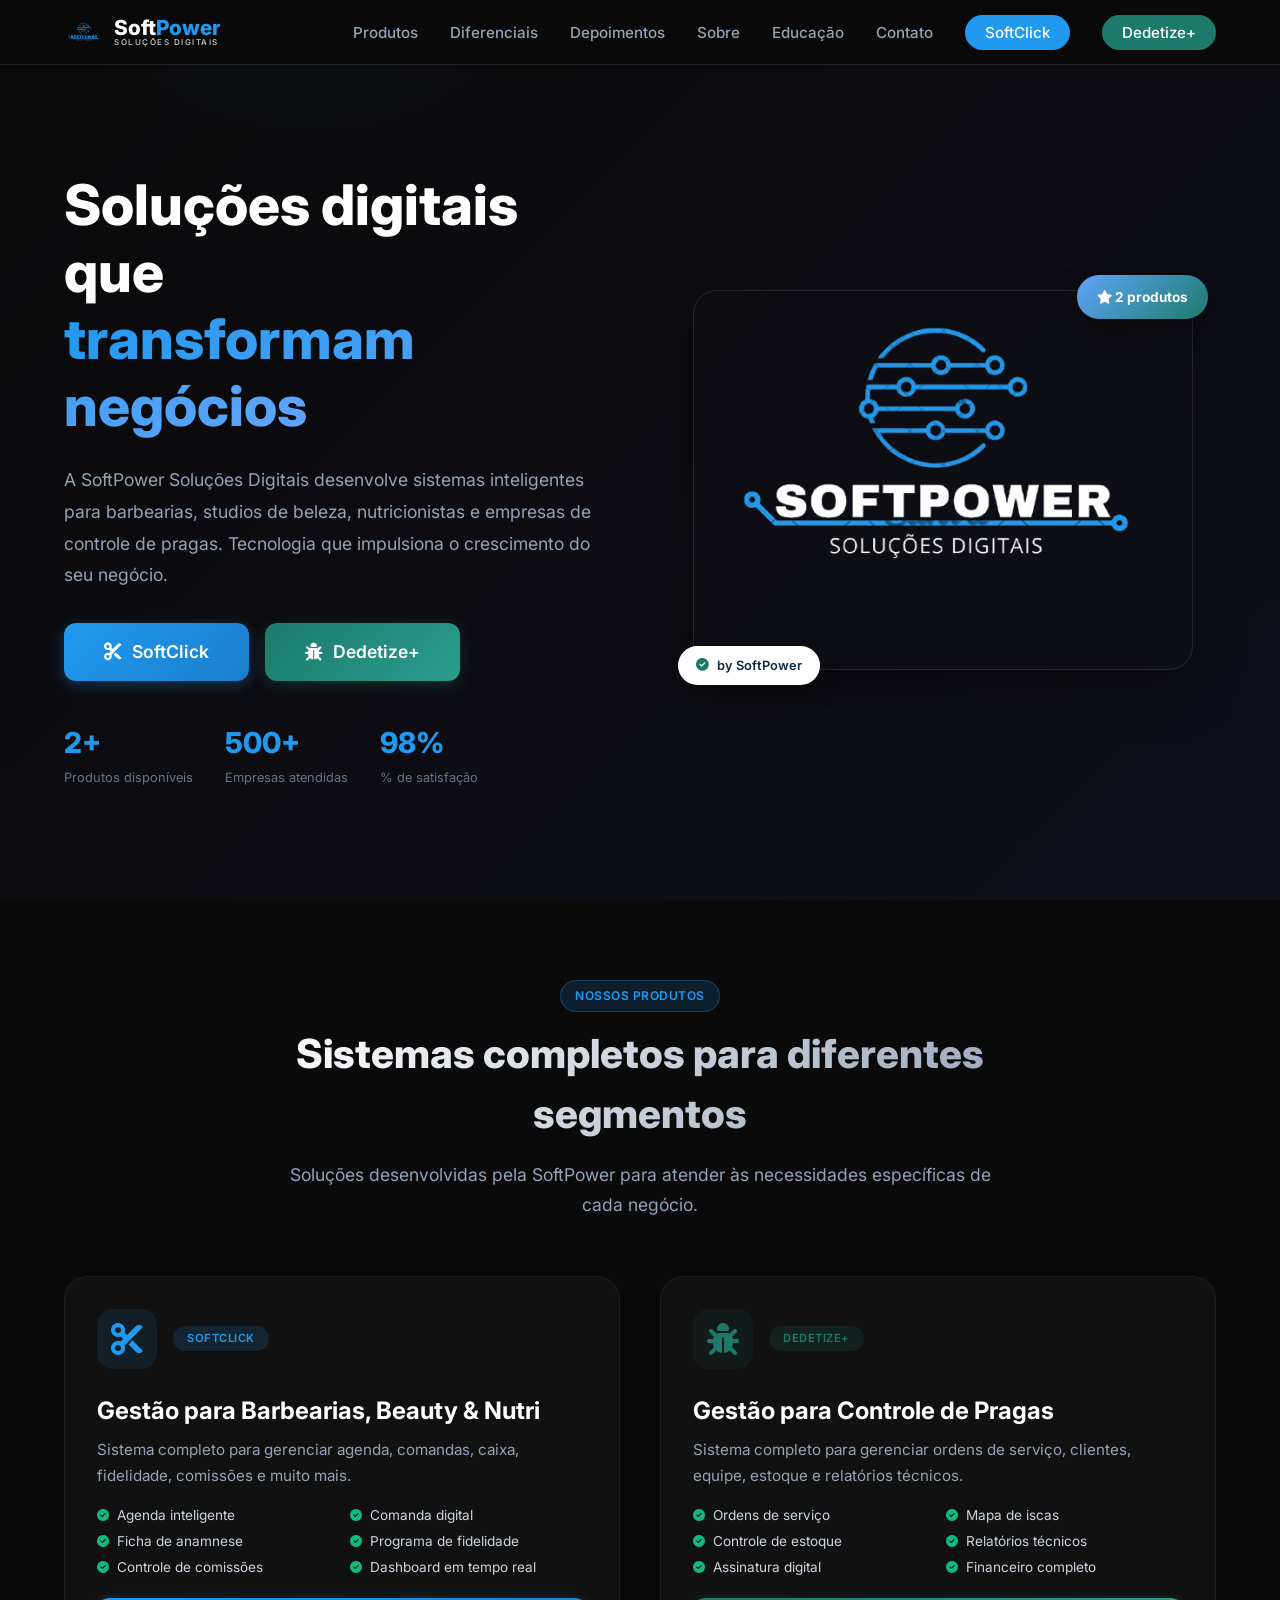
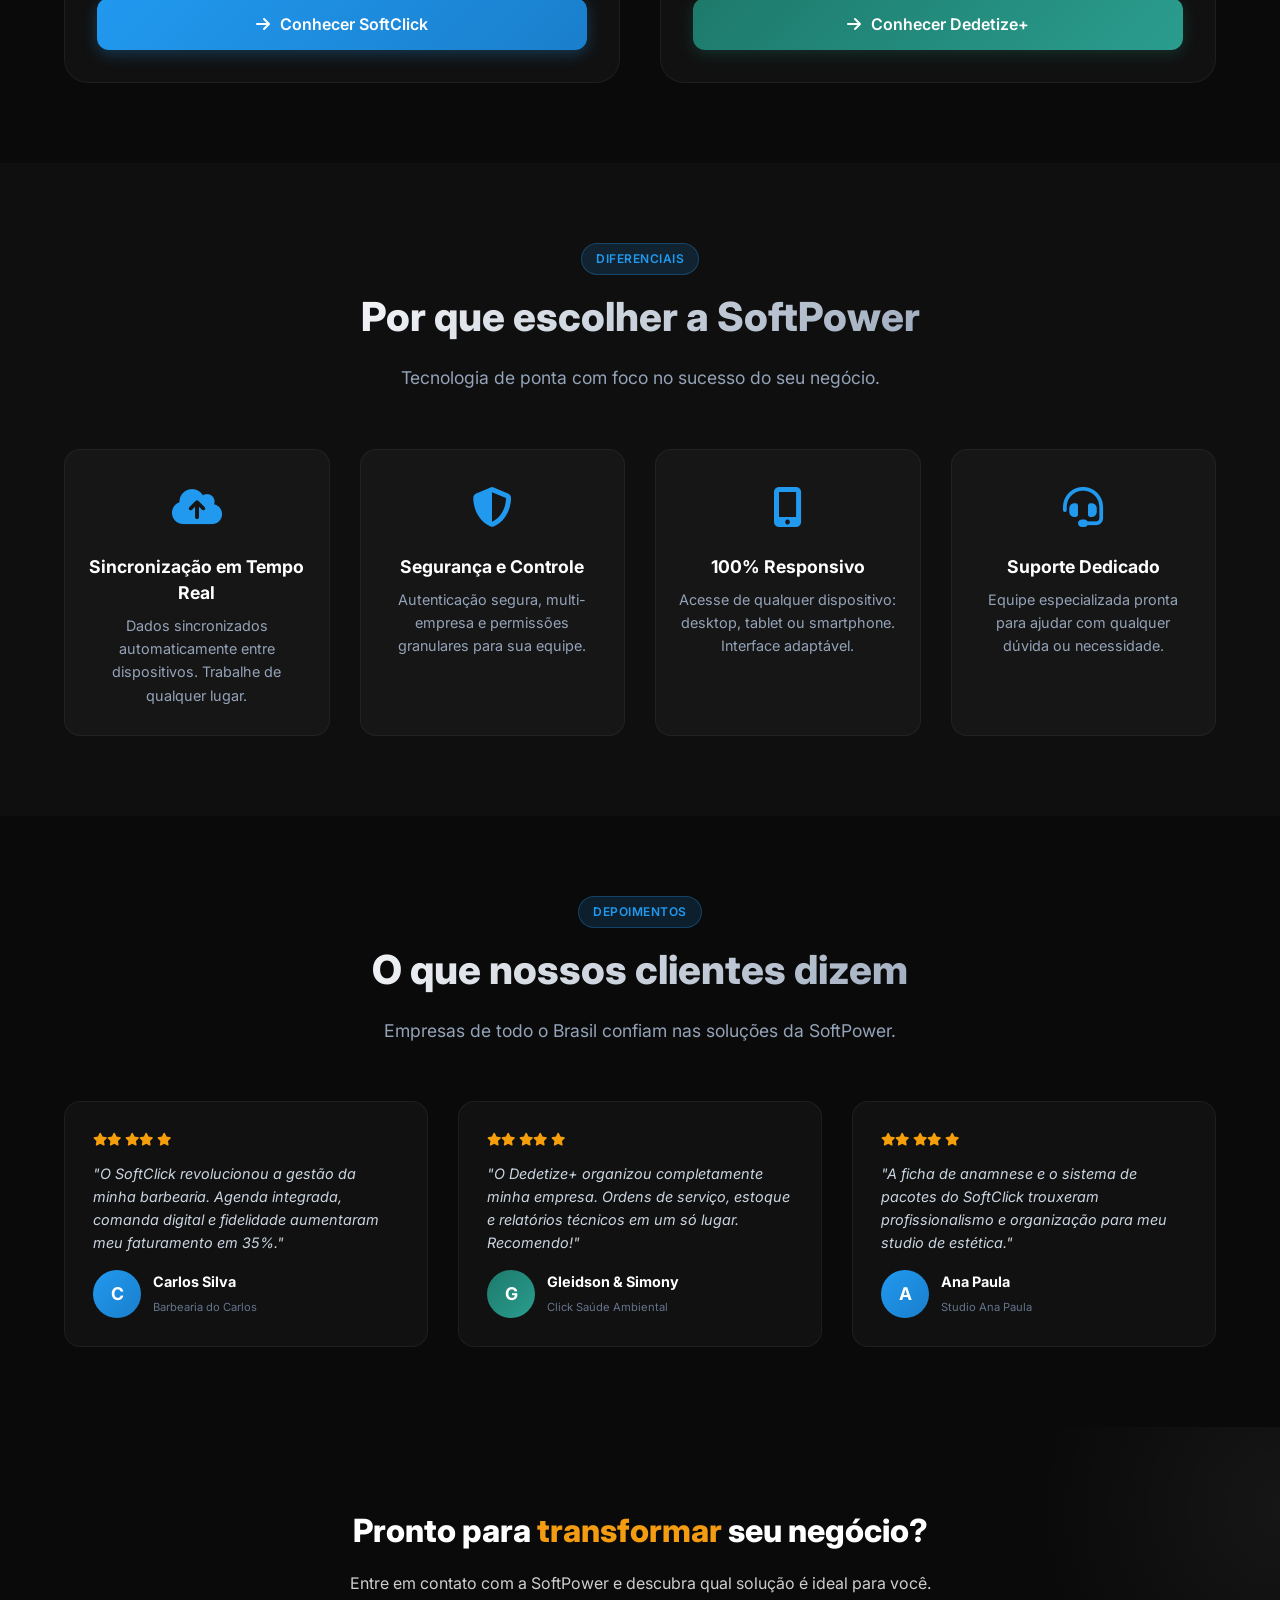
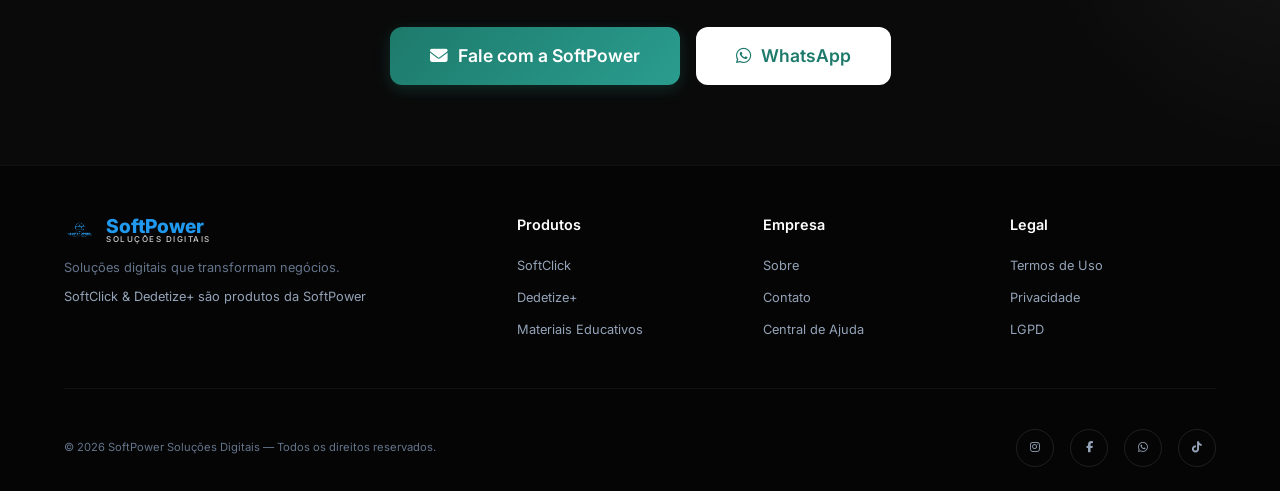
==== index.html @ 93f348ee "Criação de repositório" ====
<!DOCTYPE html>
<html lang="pt-BR">

<head>
    <meta charset="UTF-8" />
    <meta name="viewport" content="width=device-width, initial-scale=1.0" />
    <title>SoftPower | SoftClick &amp; Dedetize+</title>
    <meta name="description"
        content="SoftPower Soluções Digitais - SoftClick para barbearias/beauty/nutri e Dedetize+ para controle de pragas." />

    <link rel="stylesheet" href="https://cdnjs.cloudflare.com/ajax/libs/font-awesome/6.5.0/css/all.min.css" />
    <link href="https://fonts.googleapis.com/css2?family=Inter:wght@300;400;500;600;700;800;900&display=swap"
        rel="stylesheet" />
    <link rel="stylesheet" href="style.css" />
    <link rel="icon" type="image/png" href="asstes/LOGO-SOFT.png" />
</head>

<body>

   <!-- ===== HEADER ===== -->
<header class="header" id="header">
    <div class="container">
        <a href="index.html" class="logo">
            <span class="logo-icon">
                <img src="asstes/LOGO-SOFT.png" alt="SoftPower Logo" />
            </span>
            <div class="logo-text-group">
                <span class="logo-name">Soft<span>Power</span></span>
                <span class="logo-subtitle">Soluções Digitais</span>
            </div>
        </a>

        <ul class="nav-links" id="navLinks">
            <li><a href="index.html#produtos">Produtos</a></li>
            <li><a href="index.html#diferenciais">Diferenciais</a></li>
            <li><a href="index.html#depoimentos">Depoimentos</a></li>
            <li><a href="sobre.html">Sobre</a></li>
            <li><a href="educacao.html">Educação</a></li>
            <li><a href="contato.html">Contato</a></li>
            <li><a href="softclick.html" class="nav-cta softclick">SoftClick</a></li>
            <li><a href="dedetize.html" class="nav-cta dedetize">Dedetize+</a></li>
        </ul>

        <button class="mobile-toggle" id="mobileToggle" aria-label="Menu">
            <span></span><span></span><span></span>
        </button>
    </div>
</header>

    <!-- ===== HERO ===== -->
    <section class="hero" id="hero">
        <div class="container">
            <div class="hero-content">
                <h1>
                    Soluções digitais que<br />
                    <span class="highlight">transformam negócios</span>
                </h1>
                <p>
                    A SoftPower Soluções Digitais desenvolve sistemas inteligentes para
                    barbearias, studios de beleza, nutricionistas e empresas de controle de pragas.
                    Tecnologia que impulsiona o crescimento do seu negócio.
                </p>
                <div class="hero-buttons">
                    <a href="softclick.html" class="btn btn-primary btn-lg">
                        <i class="fas fa-cut"></i> SoftClick
                    </a>
                    <a href="dedetize.html" class="btn btn-accent btn-lg">
                        <i class="fas fa-bug"></i> Dedetize+
                    </a>
                </div>
                <div class="hero-stats">
                    <div class="stat-item">
                        <span class="stat-number" data-count="2">0</span>
                        <span class="stat-label">Produtos disponíveis</span>
                    </div>
                    <div class="stat-item">
                        <span class="stat-number" data-count="500">0</span>
                        <span class="stat-label">Empresas atendidas</span>
                    </div>
                    <div class="stat-item">
                        <span class="stat-number" data-count="98">0</span>
                        <span class="stat-label">% de satisfação</span>
                    </div>
                </div>
            </div>

            <div class="hero-image">
                <div class="image-stack">
                    <img src="asstes/Logo-SOFTPOWER1.png" alt="SoftPower Soluções Digitais" class="main-image"
                        onerror="this.src='https://placehold.co/500x400/0b2a3b/2199EF?text=SoftPower'">
                    <div class="badge-top index">
                        <i class="fas fa-star"></i> 2 produtos
                    </div>
                    <div class="badge-bottom">
                        <i class="fas fa-check-circle"></i> by SoftPower
                    </div>
                </div>
            </div>
        </div>
    </section>

    <!-- ===== PRODUTOS ===== -->
    <section class="section" id="produtos">
        <div class="container">
            <div class="section-header fade-up">
                <span class="label index">Nossos Produtos</span>
                <h2>Sistemas completos para <span>diferentes segmentos</span></h2>
                <p>Soluções desenvolvidas pela SoftPower para atender às necessidades específicas de cada negócio.</p>
            </div>

            <div class="produtos-grid">
                <!-- SoftClick -->
                <div class="produto-card softclick-card fade-up delay-1">
                    <div class="card-header">
                        <div class="icon-wrapper softclick">
                            <i class="fas fa-cut"></i>
                        </div>
                        <span class="badge-produto softclick">SoftClick</span>
                    </div>
                    <div class="card-body">
                        <h3>Gestão para Barbearias, Beauty &amp; Nutri</h3>
                        <p>Sistema completo para gerenciar agenda, comandas, caixa, fidelidade, comissões e muito mais.
                        </p>
                        <ul class="features-list">
                            <li><i class="fas fa-check-circle"></i> Agenda inteligente</li>
                            <li><i class="fas fa-check-circle"></i> Comanda digital</li>
                            <li><i class="fas fa-check-circle"></i> Ficha de anamnese</li>
                            <li><i class="fas fa-check-circle"></i> Programa de fidelidade</li>
                            <li><i class="fas fa-check-circle"></i> Controle de comissões</li>
                            <li><i class="fas fa-check-circle"></i> Dashboard em tempo real</li>
                        </ul>
                        <a href="softclick.html" class="btn btn-primary">
                            <i class="fas fa-arrow-right"></i> Conhecer SoftClick
                        </a>
                    </div>
                </div>

                <!-- Dedetize+ -->
                <div class="produto-card dedetize-card fade-up delay-2">
                    <div class="card-header">
                        <div class="icon-wrapper dedetize">
                            <i class="fas fa-bug"></i>
                        </div>
                        <span class="badge-produto dedetize">Dedetize+</span>
                    </div>
                    <div class="card-body">
                        <h3>Gestão para Controle de Pragas</h3>
                        <p>Sistema completo para gerenciar ordens de serviço, clientes, equipe, estoque e relatórios
                            técnicos.</p>
                        <ul class="features-list">
                            <li><i class="fas fa-check-circle"></i> Ordens de serviço</li>
                            <li><i class="fas fa-check-circle"></i> Mapa de iscas</li>
                            <li><i class="fas fa-check-circle"></i> Controle de estoque</li>
                            <li><i class="fas fa-check-circle"></i> Relatórios técnicos</li>
                            <li><i class="fas fa-check-circle"></i> Assinatura digital</li>
                            <li><i class="fas fa-check-circle"></i> Financeiro completo</li>
                        </ul>
                        <a href="dedetize.html" class="btn btn-dedetize">
                            <i class="fas fa-arrow-right"></i> Conhecer Dedetize+
                        </a>
                    </div>
                </div>
            </div>
        </div>
    </section>

    <!-- ===== DIFERENCIAIS ===== -->
    <section class="section section-alt" id="diferenciais">
        <div class="container">
            <div class="section-header fade-up">
                <span class="label index">Diferenciais</span>
                <h2>Por que escolher a <span>SoftPower</span></h2>
                <p>Tecnologia de ponta com foco no sucesso do seu negócio.</p>
            </div>

            <div class="diferenciais-grid">
                <div class="diferencial-card fade-up delay-1">
                    <span class="icon"><i class="fas fa-cloud-upload-alt"></i></span>
                    <h4>Sincronização em Tempo Real</h4>
                    <p>Dados sincronizados automaticamente entre dispositivos. Trabalhe de qualquer lugar.</p>
                </div>
                <div class="diferencial-card fade-up delay-2">
                    <span class="icon"><i class="fas fa-shield-alt"></i></span>
                    <h4>Segurança e Controle</h4>
                    <p>Autenticação segura, multi-empresa e permissões granulares para sua equipe.</p>
                </div>
                <div class="diferencial-card fade-up delay-3">
                    <span class="icon"><i class="fas fa-mobile-alt"></i></span>
                    <h4>100% Responsivo</h4>
                    <p>Acesse de qualquer dispositivo: desktop, tablet ou smartphone. Interface adaptável.</p>
                </div>
                <div class="diferencial-card fade-up delay-4">
                    <span class="icon"><i class="fas fa-headset"></i></span>
                    <h4>Suporte Dedicado</h4>
                    <p>Equipe especializada pronta para ajudar com qualquer dúvida ou necessidade.</p>
                </div>
            </div>
        </div>
    </section>

    <!-- ===== DEPOIMENTOS ===== -->
    <section class="section" id="depoimentos">
        <div class="container">
            <div class="section-header fade-up">
                <span class="label index">Depoimentos</span>
                <h2>O que nossos <span>clientes</span> dizem</h2>
                <p>Empresas de todo o Brasil confiam nas soluções da SoftPower.</p>
            </div>

            <div class="depoimentos-grid">
                <div class="depoimento-card fade-up delay-1">
                    <div class="stars">
                        <i class="fas fa-star"></i><i class="fas fa-star"></i>
                        <i class="fas fa-star"></i><i class="fas fa-star"></i>
                        <i class="fas fa-star"></i>
                    </div>
                    <blockquote>"O SoftClick revolucionou a gestão da minha barbearia. Agenda integrada, comanda digital
                        e fidelidade aumentaram meu faturamento em 35%."</blockquote>
                    <div class="author">
                        <div class="avatar softclick-avatar">C</div>
                        <div class="info">
                            <strong>Carlos Silva</strong>
                            <span>Barbearia do Carlos</span>
                        </div>
                    </div>
                </div>

                <div class="depoimento-card fade-up delay-2">
                    <div class="stars">
                        <i class="fas fa-star"></i><i class="fas fa-star"></i>
                        <i class="fas fa-star"></i><i class="fas fa-star"></i>
                        <i class="fas fa-star"></i>
                    </div>
                    <blockquote>"O Dedetize+ organizou completamente minha empresa. Ordens de serviço, estoque e
                        relatórios técnicos em um só lugar. Recomendo!"</blockquote>
                    <div class="author">
                        <div class="avatar dedetize-avatar">G</div>
                        <div class="info">
                            <strong>Gleidson &amp; Simony</strong>
                            <span>Click Saúde Ambiental</span>
                        </div>
                    </div>
                </div>

                <div class="depoimento-card fade-up delay-3">
                    <div class="stars">
                        <i class="fas fa-star"></i><i class="fas fa-star"></i>
                        <i class="fas fa-star"></i><i class="fas fa-star"></i>
                        <i class="fas fa-star"></i>
                    </div>
                    <blockquote>"A ficha de anamnese e o sistema de pacotes do SoftClick trouxeram profissionalismo e
                        organização para meu studio de estética."</blockquote>
                    <div class="author">
                        <div class="avatar softclick-avatar">A</div>
                        <div class="info">
                            <strong>Ana Paula</strong>
                            <span>Studio Ana Paula</span>
                        </div>
                    </div>
                </div>
            </div>
        </div>
    </section>

    <!-- ===== CTA ===== -->
    <section class="cta-section" id="contato">
        <div class="container">
            <h2 class="fade-up">Pronto para <span style="color:#f39c12;">transformar</span> seu negócio?</h2>
            <p class="fade-up delay-1">Entre em contato com a SoftPower e descubra qual solução é ideal para você.</p>
            <div class="btn-group fade-up delay-2">
                <a href="contato.html" class="btn btn-accent btn-lg">
                    <i class="fas fa-envelope"></i> Fale com a SoftPower
                </a>
                <a href="https://wa.me/5583981011900?text=Olá%20SoftPower!%20Gostaria%20de%20mais%20informações%20sobre%20os%20produtos." target="_blank" class="btn btn-white btn-lg">
                    <i class="fab fa-whatsapp"></i> WhatsApp
                </a>
            </div>
        </div>
    </section>

    <!-- ===== FOOTER ===== -->
<footer class="footer">
    <div class="container">
        <div class="footer-grid">
            <div class="footer-brand">
                <a href="index.html" class="logo">
                    <span class="logo-icon" style="width:32px;height:32px;">
                        <!-- ===== LOGO BRANCA ===== -->
                        <img src="asstes/LOGO-SOFT.png" alt="SoftPower Logo" />
                    </span>
                    <div class="logo-text-group">
                        <span class="logo-name" style="font-size:1.2rem;">Soft<span>Power</span></span>
                        <span class="logo-subtitle" style="font-size:0.5rem;">Soluções Digitais</span>
                    </div>
                </a>
                <p>Soluções digitais que transformam negócios.</p>
                <p style="margin-top: 8px; font-size: 0.8rem; color: var(--gray-400);">
                    SoftClick &amp; Dedetize+ são produtos da SoftPower
                </p>
            </div>
            <div>
                <h4>Produtos</h4>
                <ul>
                    <li><a href="softclick.html">SoftClick</a></li>
                    <li><a href="dedetize.html">Dedetize+</a></li>
                    <li><a href="educacao.html">Materiais Educativos</a></li>
                </ul>
            </div>
            <div>
                <h4>Empresa</h4>
                <ul>
                    <li><a href="sobre.html">Sobre</a></li>
                    <li><a href="contato.html">Contato</a></li>
                    <li><a href="ajuda.html">Central de Ajuda</a></li>
                </ul>
            </div>
            <div>
                <h4>Legal</h4>
                <ul>
                    <li><a href="termos.html">Termos de Uso</a></li>
                    <li><a href="privacidade.htm">Privacidade</a></li>
                    <li><a href="lgpd.html">LGPD</a></li>
                </ul>
            </div>
        </div>
        <div class="footer-bottom">
            <span>&copy; 2026 SoftPower Soluções Digitais — Todos os direitos reservados.</span>
            <div class="footer-socials">
                <a href="https://www.instagram.com/softpower.solucoes" aria-label="Instagram"><i class="fab fa-instagram"></i></a>
                <a href="https://www.facebook.com/profile.php?id=61593099233240&sk=directory_links" aria-label="Facebook"><i class="fab fa-facebook-f"></i></a>
                <a href="https://wa.me/5583981011900?text=Olá%20SoftPower!%20Gostaria%20de%20mais%20informações%20sobre%20os%20produtos." aria-label="WhatsApp"><i class="fab fa-whatsapp"></i></a>
                <a href="https://www.tiktok.com/@softpower.digitais" aria-label="TikTok"><i class="fab fa-tiktok"></i></a>
            </div>
        </div>
    </div>
</footer>

    <script src="script.js"></script>
</body>

</html>
---- style.css ----
/* ===== RESET & BASE ===== */
*,
*::before,
*::after {
    margin: 0;
    padding: 0;
    box-sizing: border-box;
}

:root {
    /* Cores SoftPower / SoftClick - AZUL */
    --secondary: #2199EF;
    --secondary-light: #60a5fa;

    /* Cores Dedetize+ - VERDE (cor original) */
    --accent: #1d7a6b;
    --accent-light: #2a9d8f;

    /* Cores neutras - FUNDO ESCURO */
    --white: #ffffff;
    --gray-50: #f8fafc;
    --gray-100: #f1f5f9;
    --gray-200: #e2e8f0;
    --gray-300: #cbd5e1;
    --gray-400: #94a3b8;
    --gray-500: #64748b;
    --gray-600: #475569;
    --gray-700: #334155;
    --gray-800: #1e293b;
    --gray-900: #0f172a;
    --shadow-sm: 0 1px 2px rgba(0, 0, 0, 0.05);
    --shadow-md: 0 4px 6px -1px rgba(0, 0, 0, 0.1), 0 2px 4px -1px rgba(0, 0, 0, 0.06);
    --shadow-lg: 0 10px 15px -3px rgba(0, 0, 0, 0.1), 0 4px 6px -2px rgba(0, 0, 0, 0.05);
    --shadow-xl: 0 20px 25px -5px rgba(0, 0, 0, 0.1), 0 10px 10px -5px rgba(0, 0, 0, 0.04);
    --radius: 16px;
    --radius-lg: 24px;
    --transition: all 0.3s cubic-bezier(0.4, 0, 0.2, 1);
}

html {
    scroll-behavior: smooth;
}

body {
    font-family: 'Inter', -apple-system, BlinkMacSystemFont, sans-serif;
    background: #0a0a0a;
    color: #ffffff;
    line-height: 1.5;
    overflow-x: hidden;
}

a {
    text-decoration: none;
    color: inherit;
}

img {
    max-width: 100%;
    display: block;
}

.container {
    max-width: 1200px;
    margin: 0 auto;
    padding: 0 24px;
}

/* ===== SCROLLBAR ===== */
::-webkit-scrollbar {
    width: 8px;
}
::-webkit-scrollbar-track {
    background: var(--gray-100);
}
::-webkit-scrollbar-thumb {
    background: var(--secondary);
    border-radius: 4px;
}
::-webkit-scrollbar-thumb:hover {
    background: var(--secondary-light);
}

/* ===== BUTTONS ===== */
.btn {
    display: inline-flex;
    align-items: center;
    justify-content: center;
    gap: 10px;
    padding: 14px 32px;
    border-radius: 12px;
    font-weight: 600;
    font-size: 1rem;
    cursor: pointer;
    transition: all 0.3s ease;
    border: none;
    text-decoration: none;
}

/* SoftPower / SoftClick - AZUL */
.btn-primary {
    background: linear-gradient(135deg, #2199EF, #1a7fcc);
    color: white;
    box-shadow: 0 4px 15px rgba(33, 153, 239, 0.3);
}
.btn-primary:hover {
    transform: translateY(-2px);
    box-shadow: 0 8px 25px rgba(33, 153, 239, 0.4);
}

.btn-secondary {
    background: rgba(255, 255, 255, 0.1);
    color: white;
    border: 1px solid rgba(255, 255, 255, 0.2);
}
.btn-secondary:hover {
    background: rgba(255, 255, 255, 0.2);
    transform: translateY(-2px);
}

/* Dedetize+ - VERDE */
.btn-accent {
    background: linear-gradient(135deg, #1d7a6b, #2a9d8f);
    color: white;
    box-shadow: 0 4px 15px rgba(29, 122, 107, 0.3);
}
.btn-accent:hover {
    transform: translateY(-2px);
    box-shadow: 0 8px 25px rgba(29, 122, 107, 0.4);
}

.btn-dedetize {
    background: linear-gradient(135deg, #1d7a6b, #2a9d8f);
    color: white;
    box-shadow: 0 4px 15px rgba(29, 122, 107, 0.3);
}
.btn-dedetize:hover {
    transform: translateY(-2px);
    box-shadow: 0 8px 25px rgba(29, 122, 107, 0.4);
}

.btn-outline {
    background: transparent;
    color: var(--white);
    border: 2px solid rgba(255, 255, 255, 0.3);
}
.btn-outline:hover {
    background: rgba(255, 255, 255, 0.1);
    border-color: var(--white);
    transform: translateY(-2px);
}

.btn-white {
    background: var(--white);
    color: #2199EF;
}
.btn-white:hover {
    background: var(--gray-100);
    transform: translateY(-2px);
}

.btn-lg {
    padding: 16px 40px;
    font-size: 1.1rem;
}

/* ===== HEADER ===== */
.header {
    position: fixed;
    top: 0;
    left: 0;
    right: 0;
    z-index: 1000;
    background: rgba(10, 10, 10, 0.95);
    backdrop-filter: blur(10px);
    border-bottom: 1px solid rgba(255, 255, 255, 0.1);
    transition: var(--transition);
}

.header.scrolled {
    background: rgba(10, 10, 10, 0.98);
    box-shadow: 0 4px 30px rgba(0, 0, 0, 0.2);
}

.header .container {
    display: flex;
    align-items: center;
    justify-content: space-between;
    padding: 12px 24px;
}

.logo {
    display: flex;
    align-items: center;
    gap: 10px;
    font-size: 1.3rem;
    font-weight: 700;
    color: var(--white);
    flex-wrap: wrap;
    text-decoration: none;
}

.logo-icon {
    width: 40px;
    height: 40px;
    background: transparent;
    border-radius: 12px;
    display: flex;
    align-items: center;
    justify-content: center;
    font-size: 1.2rem;
    color: white;
    flex-shrink: 0;
    overflow: hidden;
}

.logo-icon svg {
    width: 100%;
    height: 100%;
    display: block;
}

.logo-icon img {
    width: 100%;
    height: 100%;
    object-fit: contain;
    display: block;
    border-radius: 8px;
}

/* ===== LOGO COM SUBTÍTULO ===== */
.logo-text-group {
    display: flex;
    flex-direction: column;
    line-height: 1.1;
    gap: 0px;
}

.logo-name {
    font-size: 1.3rem;
    font-weight: 800;
    color: var(--white);
}

.logo-name span {
    color: #2199EF;
}

.logo-subtitle {
    font-size: 0.5rem;
    font-weight: 500;
    color: #ffffff !important;
    letter-spacing: 1.5px;
    text-transform: uppercase;
    margin-top: -2px;
    opacity: 0.8;
}

.logo-subtitle span {
    color: #ffffff !important;
}

.logo-badge {
    background: rgba(33, 153, 239, 0.15);
    border: 1px solid rgba(33, 153, 239, 0.3);
    border-radius: 20px;
    padding: 4px 10px;
    font-size: 0.65rem;
    font-weight: 500;
    color: #2199EF;
    letter-spacing: 0.5px;
}

.logo-badge::before {
    content: '';
    display: inline-block;
    width: 6px;
    height: 6px;
    background: #2199EF;
    border-radius: 50%;
    margin-right: 6px;
    animation: pulse 1.5s infinite;
}

.nav-links {
    display: flex;
    align-items: center;
    gap: 32px;
    list-style: none;
}

.nav-links a {
    color: #94a3b8;
    font-weight: 500;
    font-size: 0.95rem;
    transition: var(--transition);
    position: relative;
}

.nav-links a::after {
    content: '';
    position: absolute;
    bottom: -4px;
    left: 0;
    width: 0;
    height: 2px;
    background: #2199EF;
    transition: var(--transition);
}

.nav-links a:hover {
    color: #2199EF;
}

.nav-links a:hover::after {
    width: 100%;
}

.nav-links a.active {
    color: #2199EF;
}

.nav-links a.active::after {
    width: 100%;
}

.nav-cta {
    padding: 8px 20px;
    border-radius: 50px;
    color: var(--white) !important;
    font-weight: 600;
}

.nav-cta::after {
    display: none !important;
}

/* SoftPower / SoftClick - AZUL */
.nav-cta.softclick {
    background: #2199EF;
}
.nav-cta.softclick:hover {
    background: #60a5fa;
    transform: translateY(-2px);
}

/* Dedetize+ - VERDE */
.nav-cta.dedetize {
    background: #1d7a6b;
}
.nav-cta.dedetize:hover {
    background: #2a9d8f;
    transform: translateY(-2px);
}

.mobile-toggle {
    display: none;
    flex-direction: column;
    gap: 5px;
    cursor: pointer;
    padding: 4px;
    background: none;
    border: none;
}

.mobile-toggle span {
    width: 28px;
    height: 3px;
    background: var(--white);
    border-radius: 3px;
    transition: var(--transition);
}

.mobile-toggle.active span:nth-child(1) {
    transform: rotate(45deg) translate(5px, 5px);
}
.mobile-toggle.active span:nth-child(2) {
    opacity: 0;
}
.mobile-toggle.active span:nth-child(3) {
    transform: rotate(-45deg) translate(5px, -5px);
}

/* ===== ANIMAÇÕES ===== */
@keyframes pulse {
    0% { transform: scale(1); }
    50% { transform: scale(1.05); }
    100% { transform: scale(1); }
}

/* ===== HERO ===== */
.hero {
    padding: 140px 0 80px;
    background: linear-gradient(135deg, #0a0a0a 0%, #0f0f1a 100%);
    position: relative;
    overflow: hidden;
    min-height: 100vh;
    display: flex;
    align-items: center;
}

.hero::before {
    content: '';
    position: absolute;
    top: 0;
    left: 0;
    right: 0;
    bottom: 0;
    background: radial-gradient(circle at 30% 50%, rgba(33, 153, 239, 0.1), transparent);
    pointer-events: none;
}

.hero .container {
    display: grid;
    grid-template-columns: 1fr 1fr;
    gap: 60px;
    align-items: center;
    position: relative;
    z-index: 2;
}

/* Hero SoftClick - AZUL */
.hero-softclick {
    background: linear-gradient(135deg, #0a0a0a 0%, #0f0f1a 100%);
}

.hero-softclick::before {
    content: '';
    position: absolute;
    top: -50%;
    right: -20%;
    width: 600px;
    height: 600px;
    background: radial-gradient(circle, rgba(33, 153, 239, 0.1) 0%, transparent 70%);
    border-radius: 50%;
    pointer-events: none;
}

/* Hero Dedetize+ - VERDE */
.hero-dedetize {
    background: linear-gradient(135deg, #0a0a0a 0%, #0f0f1a 100%);
}

.hero-dedetize::before {
    content: '';
    position: absolute;
    top: -50%;
    right: -20%;
    width: 600px;
    height: 600px;
    background: radial-gradient(circle, rgba(29, 122, 107, 0.1) 0%, transparent 70%);
    border-radius: 50%;
    pointer-events: none;
}

/* Hero Index - AZUL */
.hero {
    background: linear-gradient(135deg, #0a0a0a 0%, #0f0f1a 100%);
}

.hero::before {
    content: '';
    position: absolute;
    top: -50%;
    right: -20%;
    width: 600px;
    height: 600px;
    background: radial-gradient(circle, rgba(33, 153, 239, 0.1) 0%, transparent 70%);
    border-radius: 50%;
    pointer-events: none;
}

.hero-content h1 {
    font-size: 3.5rem;
    font-weight: 800;
    color: var(--white);
    line-height: 1.2;
    margin-bottom: 24px;
}

.hero-content h1 .highlight {
    color: #2199EF;
    background: linear-gradient(135deg, #2199EF, #60a5fa);
    -webkit-background-clip: text;
    -webkit-text-fill-color: transparent;
    background-clip: text;
}

.hero-content p {
    font-size: 1.1rem;
    color: #94a3b8;
    max-width: 540px;
    margin-bottom: 32px;
    line-height: 1.8;
}

.hero-buttons {
    display: flex;
    gap: 16px;
    flex-wrap: wrap;
}

.hero-stats {
    display: flex;
    gap: 32px;
    margin-top: 40px;
}

.hero-stats .stat-item {
    text-align: left;
}

.hero-stats .stat-number {
    font-size: 1.8rem;
    font-weight: 800;
    color: #2199EF;
    display: block;
}

.hero-stats .stat-label {
    font-size: 0.8rem;
    color: #64748b;
}

/* ===== BADGE PRODUTO NO HERO ===== */
.badge-produto-hero {
    display: inline-block;
    padding: 6px 14px;
    border-radius: 50px;
    font-size: 0.75rem;
    font-weight: 600;
    margin-bottom: 16px;
}

.badge-produto-hero.softclick {
    background: rgba(33, 153, 239, 0.15);
    color: #2199EF;
    border: 1px solid rgba(33, 153, 239, 0.3);
}

.badge-produto-hero.dedetize {
    background: rgba(29, 122, 107, 0.15);
    color: #1d7a6b;
    border: 1px solid rgba(29, 122, 107, 0.3);
}

/* ===== HERO IMAGE ===== */
.hero-image {
    display: flex;
    justify-content: center;
    align-items: center;
}

.hero-image img {
    width: 100%;
    height: auto;
    border-radius: 24px;
    box-shadow: 0 25px 50px -12px rgba(0, 0, 0, 0.5);
    border: 1px solid rgba(33, 153, 239, 0.2);
    transition: transform 0.3s ease, box-shadow 0.3s ease;
}

.hero-image img:hover {
    transform: scale(1.02);
    box-shadow: 0 30px 60px -12px rgba(33, 153, 239, 0.3);
    border-color: rgba(33, 153, 239, 0.4);
}

.image-stack {
    position: relative;
    width: 100%;
    max-width: 500px;
}

.image-stack .main-image {
    width: 100%;
    border-radius: var(--radius-lg);
    box-shadow: 0 25px 50px -12px rgba(0, 0, 0, 0.5);
    border: 1px solid rgba(255, 255, 255, 0.1);
}

.image-stack .badge-top {
    position: absolute;
    top: -15px;
    right: -15px;
    padding: 12px 20px;
    border-radius: 50px;
    font-weight: 700;
    font-size: 0.85rem;
    color: var(--white);
    box-shadow: 0 10px 25px rgba(0, 0, 0, 0.4);
}

.image-stack .badge-top.softclick {
    background: linear-gradient(135deg, #60a5fa, #2199EF);
}

.image-stack .badge-top.dedetize {
    background: linear-gradient(135deg, #2a9d8f, #1d7a6b);
}

.image-stack .badge-top.index {
    background: linear-gradient(135deg, #60a5fa, #1d7a6b);
}

.image-stack .badge-bottom {
    position: absolute;
    bottom: -15px;
    left: -15px;
    background: var(--white);
    padding: 10px 18px;
    border-radius: 50px;
    font-weight: 600;
    font-size: 0.8rem;
    color: #0b2a3b;
    box-shadow: 0 10px 25px rgba(0, 0, 0, 0.2);
    display: flex;
    align-items: center;
    gap: 8px;
}

.image-stack .badge-bottom i {
    color: #1d7a6b;
}

/* ===== SECTION TITLES ===== */
.section {
    padding: 80px 0;
}

.section-alt {
    background: rgba(255, 255, 255, 0.02);
}

.section-header {
    text-align: center;
    max-width: 720px;
    margin: 0 auto 56px;
}

.section-header .label {
    display: inline-block;
    padding: 6px 14px;
    border-radius: 50px;
    font-size: 0.75rem;
    font-weight: 600;
    text-transform: uppercase;
    letter-spacing: 0.5px;
    margin-bottom: 12px;
}

.section-header .label.softclick {
    background: rgba(33, 153, 239, 0.15);
    color: #2199EF;
    border: 1px solid rgba(33, 153, 239, 0.3);
}

.section-header .label.dedetize {
    background: rgba(29, 122, 107, 0.15);
    color: #1d7a6b;
    border: 1px solid rgba(29, 122, 107, 0.3);
}

.section-header .label.index {
    background: rgba(33, 153, 239, 0.15);
    color: #2199EF;
    border: 1px solid rgba(33, 153, 239, 0.3);
}

.section-header h2 {
    font-size: 2.5rem;
    font-weight: 800;
    color: var(--white);
    margin-bottom: 16px;
    background: linear-gradient(135deg, #fff, #94a3b8);
    -webkit-background-clip: text;
    -webkit-text-fill-color: transparent;
    background-clip: text;
}

.section-header h2 span {
    color: #2199EF;
}

.section-header h2 .dedetize-span {
    color: #1d7a6b;
}

.section-header p {
    font-size: 1.1rem;
    color: #94a3b8;
    line-height: 1.7;
}

/* ===== PRODUTOS GRID (INDEX) ===== */
.produtos-grid {
    display: grid;
    grid-template-columns: 1fr 1fr;
    gap: 40px;
    margin-top: 20px;
}

.produto-card {
    background: rgba(255, 255, 255, 0.03);
    border-radius: var(--radius-lg);
    border: 1px solid rgba(255, 255, 255, 0.05);
    overflow: hidden;
    transition: var(--transition);
}

.produto-card:hover {
    transform: translateY(-8px);
    box-shadow: var(--shadow-xl);
}

.softclick-card:hover {
    border-color: rgba(33, 153, 239, 0.3);
}

.dedetize-card:hover {
    border-color: rgba(29, 122, 107, 0.3);
}

.produto-card .card-header {
    padding: 32px 32px 0;
    display: flex;
    align-items: center;
    gap: 16px;
}

.produto-card .card-header .icon-wrapper {
    width: 60px;
    height: 60px;
    border-radius: 16px;
    display: flex;
    align-items: center;
    justify-content: center;
    font-size: 2rem;
    flex-shrink: 0;
}

.produto-card .card-header .icon-wrapper.softclick {
    background: rgba(33, 153, 239, 0.1);
    color: #2199EF;
}

.produto-card .card-header .icon-wrapper.dedetize {
    background: rgba(29, 122, 107, 0.1);
    color: #1d7a6b;
}

.produto-card .card-header .badge-produto {
    padding: 4px 14px;
    border-radius: 50px;
    font-size: 0.7rem;
    font-weight: 600;
    text-transform: uppercase;
    letter-spacing: 0.5px;
}

.produto-card .card-header .badge-produto.softclick {
    background: rgba(33, 153, 239, 0.15);
    color: #2199EF;
}

.produto-card .card-header .badge-produto.dedetize {
    background: rgba(29, 122, 107, 0.15);
    color: #1d7a6b;
}

.produto-card .card-body {
    padding: 24px 32px 32px;
}

.produto-card .card-body h3 {
    font-size: 1.5rem;
    font-weight: 700;
    color: var(--white);
    margin-bottom: 8px;
}

.produto-card .card-body p {
    color: #94a3b8;
    font-size: 0.95rem;
    line-height: 1.7;
    margin-bottom: 16px;
}

.produto-card .card-body .features-list {
    list-style: none;
    display: grid;
    grid-template-columns: 1fr 1fr;
    gap: 6px 16px;
    margin-bottom: 20px;
}

.produto-card .card-body .features-list li {
    display: flex;
    align-items: center;
    gap: 8px;
    font-size: 0.85rem;
    color: #cbd5e1;
}

.produto-card .card-body .features-list li i {
    font-size: 0.75rem;
    color: #10b981;
}

.produto-card .card-body .btn {
    width: 100%;
    justify-content: center;
}

/* ===== FEATURES GRID ===== */
.features-grid {
    display: grid;
    grid-template-columns: repeat(3, 1fr);
    gap: 30px;
}

.softclick-features .feature-card .icon {
    background: rgba(33, 153, 239, 0.1);
    color: #2199EF;
}

.dedetize-features .feature-card .icon {
    background: rgba(29, 122, 107, 0.1);
    color: #1d7a6b;
}

.feature-card {
    background: rgba(255, 255, 255, 0.03);
    border-radius: var(--radius);
    padding: 28px;
    border: 1px solid rgba(255, 255, 255, 0.05);
    transition: var(--transition);
    position: relative;
    overflow: hidden;
}

.feature-card::before {
    content: '';
    position: absolute;
    top: 0;
    left: 0;
    right: 0;
    height: 4px;
    opacity: 0;
    transition: var(--transition);
}

.softclick-features .feature-card::before {
    background: linear-gradient(90deg, #2199EF, #60a5fa);
}

.dedetize-features .feature-card::before {
    background: linear-gradient(90deg, #1d7a6b, #2a9d8f);
}

.feature-card:hover {
    transform: translateY(-8px);
    box-shadow: var(--shadow-xl);
    border-color: transparent;
}

.feature-card:hover::before {
    opacity: 1;
}

.feature-card .icon {
    width: 55px;
    height: 55px;
    border-radius: 16px;
    display: flex;
    align-items: center;
    justify-content: center;
    font-size: 1.5rem;
    margin-bottom: 18px;
}

.feature-card h3 {
    font-size: 1.1rem;
    font-weight: 700;
    color: var(--white);
    margin-bottom: 10px;
}

.feature-card p {
    color: #94a3b8;
    font-size: 0.85rem;
    line-height: 1.5;
}

/* ===== DIFERENCIAIS ===== */
.diferenciais-grid {
    display: grid;
    grid-template-columns: repeat(4, 1fr);
    gap: 30px;
    margin-top: 20px;
}

.diferencial-card {
    text-align: center;
    padding: 28px 20px;
    background: rgba(255, 255, 255, 0.03);
    border-radius: var(--radius);
    border: 1px solid rgba(255, 255, 255, 0.05);
    transition: var(--transition);
}

.diferencial-card:hover {
    transform: translateY(-4px);
    box-shadow: var(--shadow-lg);
    border-color: rgba(33, 153, 239, 0.3);
}

.diferencial-card .icon {
    font-size: 2.5rem;
    color: #2199EF;
    margin-bottom: 16px;
    display: block;
}

.diferencial-card h4 {
    font-size: 1.1rem;
    font-weight: 700;
    color: var(--white);
    margin-bottom: 8px;
}

.diferencial-card p {
    font-size: 0.9rem;
    color: #94a3b8;
    line-height: 1.6;
}

/* ===== PRICING ===== */
.pricing-grid {
    display: grid;
    grid-template-columns: repeat(3, 1fr);
    gap: 30px;
    margin-top: 16px;
}

.pricing-card {
    background: rgba(255, 255, 255, 0.03);
    border-radius: var(--radius-lg);
    padding: 32px;
    border: 1px solid rgba(255, 255, 255, 0.05);
    text-align: center;
    transition: var(--transition);
    position: relative;
}

.pricing-card:hover {
    transform: translateY(-6px);
    box-shadow: var(--shadow-xl);
}

.pricing-card.popular {
    border: 2px solid #1d7a6b;
    transform: scale(1.02);
}

.pricing-card.popular .badge-popular {
    position: absolute;
    top: -12px;
    left: 50%;
    transform: translateX(-50%);
    background: linear-gradient(135deg, #1d7a6b, #2a9d8f);
    color: var(--white);
    padding: 4px 20px;
    border-radius: 50px;
    font-size: 0.7rem;
    font-weight: 600;
    white-space: nowrap;
}

.pricing-card .plan-name {
    font-size: 1.1rem;
    font-weight: 600;
    color: #94a3b8;
    margin-bottom: 4px;
}

.pricing-card .price {
    font-size: 2.5rem;
    font-weight: 800;
    color: #1d7a6b;
    margin: 12px 0 4px;
}

.pricing-card .price span {
    font-size: 0.9rem;
    font-weight: 400;
    color: #94a3b8;
}

.pricing-card .plan-desc {
    color: #94a3b8;
    font-size: 0.95rem;
    margin-bottom: 24px;
}

.pricing-card .features-list {
    list-style: none;
    text-align: left;
    margin-bottom: 28px;
}

.pricing-card .features-list li {
    display: flex;
    align-items: center;
    gap: 10px;
    padding: 10px 0;
    color: #cbd5e1;
    font-size: 0.85rem;
    border-bottom: 1px solid rgba(255, 255, 255, 0.05);
}

.pricing-card .features-list li:last-child {
    border-bottom: none;
}

.pricing-card .features-list li i {
    font-size: 0.8rem;
    color: #10b981;
    width: 20px;
}

.pricing-card .features-list li .fa-xmark {
    color: #ef4444;
}

.pricing-card .btn {
    width: 100%;
    justify-content: center;
    margin-top: 16px;
}

/* ===== DEPOIMENTOS ===== */
.depoimentos-grid {
    display: grid;
    grid-template-columns: repeat(3, 1fr);
    gap: 30px;
}

.depoimento-card {
    background: rgba(255, 255, 255, 0.03);
    border-radius: var(--radius);
    padding: 28px;
    border: 1px solid rgba(255, 255, 255, 0.05);
    transition: var(--transition);
}

.depoimento-card:hover {
    box-shadow: var(--shadow-lg);
    transform: translateY(-4px);
    border-color: rgba(33, 153, 239, 0.3);
}

.depoimento-card .stars {
    color: #f59e0b;
    margin-bottom: 12px;
    font-size: 0.8rem;
}

.depoimento-card blockquote {
    font-size: 0.9rem;
    color: #cbd5e1;
    line-height: 1.6;
    margin-bottom: 16px;
    font-style: italic;
}

.depoimento-card .author {
    display: flex;
    align-items: center;
    gap: 12px;
}

.depoimento-card .author .avatar {
    width: 48px;
    height: 48px;
    border-radius: 50%;
    color: var(--white);
    display: flex;
    align-items: center;
    justify-content: center;
    font-weight: 700;
    font-size: 1.1rem;
    flex-shrink: 0;
}

.depoimento-card .author .avatar.softclick-avatar {
    background: linear-gradient(135deg, #2199EF, #1a7fcc);
}

.depoimento-card .author .avatar.dedetize-avatar {
    background: linear-gradient(135deg, #1d7a6b, #2a9d8f);
}

.depoimento-card .author .info strong {
    display: block;
    font-size: 0.9rem;
    color: var(--white);
}

.depoimento-card .author .info span {
    font-size: 0.7rem;
    color: #64748b;
}

/* ===== CTA ===== */
.cta-section {
    padding: 80px 0;
    text-align: center;
    position: relative;
    overflow: hidden;
}

.cta-softclick {
    background: linear-gradient(135deg, #2199EF, #1a7fcc);
}

.cta-dedetize {
    background: linear-gradient(135deg, #1d7a6b, #2a9d8f);
}

.cta-section::before {
    content: '';
    position: absolute;
    top: -50%;
    right: -20%;
    width: 500px;
    height: 500px;
    background: radial-gradient(circle, rgba(255, 255, 255, 0.05) 0%, transparent 70%);
    border-radius: 50%;
}

.cta-section .container {
    position: relative;
    z-index: 2;
}

.cta-section h2 {
    font-size: 2rem;
    font-weight: 800;
    color: var(--white);
    margin-bottom: 16px;
}

.cta-section p {
    font-size: 1rem;
    color: rgba(255, 255, 255, 0.8);
    max-width: 600px;
    margin: 0 auto 32px;
}

.cta-section .btn-group {
    display: flex;
    justify-content: center;
    gap: 16px;
    flex-wrap: wrap;
}

.cta-section .btn-white {
    background: white;
    color: #1d7a6b;
    box-shadow: none;
}
.cta-section .btn-white:hover {
    transform: translateY(-2px);
    box-shadow: 0 8px 25px rgba(0, 0, 0, 0.2);
}

/* ===== FOOTER ===== */
.footer {
    background: #050505;
    color: rgba(255, 255, 255, 0.7);
    padding: 48px 0 24px;
    border-top: 1px solid rgba(255, 255, 255, 0.05);
}

.footer-grid {
    display: grid;
    grid-template-columns: 2fr 1fr 1fr 1fr;
    gap: 40px;
    margin-bottom: 32px;
}

.footer-brand .logo {
    font-size: 1.4rem;
    margin-bottom: 12px;
}

.footer-brand .logo span {
    color: #2199EF;
}

.footer-brand p {
    font-size: 0.8rem;
    line-height: 1.6;
    max-width: 320px;
    color: #64748b;
}

.footer h4 {
    color: var(--white);
    font-size: 0.9rem;
    font-weight: 600;
    margin-bottom: 16px;
}

.footer ul {
    list-style: none;
}

.footer ul li {
    margin-bottom: 8px;
}

.footer ul li a {
    transition: var(--transition);
    font-size: 0.8rem;
    color: #94a3b8;
}

.footer ul li a:hover {
    color: #2199EF;
}

.footer-bottom {
    border-top: 1px solid rgba(255, 255, 255, 0.05);
    padding-top: 40px;
    margin-top: 40px;
    display: flex;
    justify-content: space-between;
    align-items: center;
    font-size: 0.7rem;
    color: #64748b;
}

.footer-socials {
    display: flex;
    gap: 16px;
}

.footer-socials a {
    width: 38px;
    height: 38px;
    border-radius: 50%;
    border: 1px solid rgba(255, 255, 255, 0.1);
    display: flex;
    align-items: center;
    justify-content: center;
    transition: var(--transition);
    color: #94a3b8;
}

.footer-socials a:hover {
    background: #2199EF;
    border-color: #2199EF;
    color: var(--white);
}

/* ===== RESPONSIVE ===== */
@media (max-width: 1024px) {
    .features-grid {
        grid-template-columns: repeat(2, 1fr);
    }
    .diferenciais-grid {
        grid-template-columns: repeat(2, 1fr);
    }
    .depoimentos-grid {
        grid-template-columns: repeat(2, 1fr);
    }
}

@media (max-width: 820px) {
    .hero .container {
        grid-template-columns: 1fr;
        text-align: center;
    }
    .hero-content p {
        margin: 0 auto 32px;
    }
    .hero-buttons {
        justify-content: center;
    }
    .hero-stats {
        justify-content: center;
    }

    .produtos-grid {
        grid-template-columns: 1fr;
        max-width: 500px;
        margin: 0 auto;
    }

    .pricing-grid {
        grid-template-columns: 1fr;
        max-width: 400px;
        margin: 0 auto;
    }

    .footer-grid {
        grid-template-columns: 1fr 1fr;
    }

    .nav-links {
        display: none;
        flex-direction: column;
        position: absolute;
        top: 100%;
        left: 0;
        right: 0;
        background: rgba(10, 10, 10, 0.98);
        padding: 24px;
        gap: 16px;
        border-bottom: 1px solid rgba(255, 255, 255, 0.1);
    }
    .nav-links.open {
        display: flex;
    }
    .mobile-toggle {
        display: flex;
    }

    .hero-content h1 {
        font-size: 2rem;
    }
    .section-header h2 {
        font-size: 1.8rem;
    }
    .cta-section h2 {
        font-size: 2rem;
    }

    .logo-name {
        font-size: 1.2rem;
    }
    .logo-subtitle {
        font-size: 0.45rem;
        letter-spacing: 1.5px;
    }
    .logo-icon {
        width: 36px;
        height: 36px;
    }
}

@media (max-width: 640px) {
    .features-grid {
        grid-template-columns: 1fr;
    }
    .diferenciais-grid {
        grid-template-columns: 1fr;
    }
    .depoimentos-grid {
        grid-template-columns: 1fr;
    }
    .footer-grid {
        grid-template-columns: 1fr;
    }
    .hero-stats {
        flex-direction: column;
        gap: 12px;
        align-items: center;
    }
    .hero-stats .stat-item {
        text-align: center;
    }
    .hero-content h1 {
        font-size: 1.8rem;
    }
    .section {
        padding: 56px 0;
    }
    .btn-lg {
        padding: 14px 32px;
        font-size: 1rem;
    }
    .footer-bottom {
        flex-direction: column;
        gap: 16px;
        text-align: center;
    }

    .produto-card .card-body .features-list {
        grid-template-columns: 1fr;
    }

    .logo-name {
        font-size: 1rem;
    }
    .logo-subtitle {
        font-size: 0.4rem;
        letter-spacing: 1px;
    }
    .logo-icon {
        width: 32px;
        height: 32px;
    }
}

/* ===== ANIMATIONS ===== */
.fade-up {
    opacity: 0;
    transform: translateY(30px);
    transition: opacity 0.6s ease, transform 0.6s ease;
}

.fade-up.visible {
    opacity: 1;
    transform: translateY(0);
}

.delay-1 {
    transition-delay: 0.1s;
}
.delay-2 {
    transition-delay: 0.2s;
}
.delay-3 {
    transition-delay: 0.3s;
}
.delay-4 {
    transition-delay: 0.4s;
}

/* ===== MÓDULOS GRID ===== */
.modulos-grid {
    display: grid;
    grid-template-columns: repeat(5, 1fr);
    gap: 20px;
    margin-top: 20px;
}

.modulo-card {
    background: rgba(255, 255, 255, 0.03);
    border-radius: 12px;
    padding: 20px 16px;
    text-align: center;
    border: 1px solid rgba(255, 255, 255, 0.05);
    transition: var(--transition);
}

.modulo-card:hover {
    transform: translateY(-4px);
    box-shadow: var(--shadow-md);
    border-color: rgba(33, 153, 239, 0.3);
}

.softclick-modulos .modulo-card i {
    color: #2199EF;
}

.dedetize-modulos .modulo-card i {
    color: #1d7a6b;
}

.modulo-card i {
    font-size: 1.8rem;
    margin-bottom: 10px;
    display: block;
}

.modulo-card h4 {
    font-size: 0.85rem;
    font-weight: 600;
    color: var(--white);
    margin-bottom: 4px;
}

.modulo-card p {
    font-size: 0.7rem;
    color: #94a3b8;
}

/* ===== BENEFÍCIOS GRID ===== */
.beneficios-grid {
    display: grid;
    grid-template-columns: repeat(3, 1fr);
    gap: 30px;
    margin-top: 20px;
}

.beneficio-card {
    text-align: center;
    padding: 32px 24px;
    background: rgba(255, 255, 255, 0.03);
    border-radius: var(--radius);
    border: 1px solid rgba(255, 255, 255, 0.05);
    transition: var(--transition);
}

.beneficio-card:hover {
    transform: translateY(-4px);
    box-shadow: var(--shadow-lg);
}

.softclick-beneficios .beneficio-card:hover {
    border-color: rgba(33, 153, 239, 0.3);
}

.dedetize-beneficios .beneficio-card:hover {
    border-color: rgba(29, 122, 107, 0.3);
}

.beneficio-card .icon {
    font-size: 2.5rem;
    margin-bottom: 16px;
    display: block;
}

.softclick-beneficios .beneficio-card .icon {
    color: #2199EF;
}

.dedetize-beneficios .beneficio-card .icon {
    color: #1d7a6b;
}

.beneficio-card h3 {
    font-size: 1.1rem;
    font-weight: 700;
    color: var(--white);
    margin-bottom: 8px;
}

.beneficio-card p {
    font-size: 0.9rem;
    color: #94a3b8;
    line-height: 1.6;
}

/* ===== FAQ GRID ===== */
.faq-grid {
    display: grid;
    grid-template-columns: 1fr 1fr;
    gap: 20px;
    max-width: 900px;
    margin: 0 auto;
}

.faq-item {
    background: rgba(255, 255, 255, 0.03);
    border: 1px solid rgba(255, 255, 255, 0.05);
    border-radius: var(--radius);
    padding: 20px 24px;
    transition: var(--transition);
}

.faq-item:hover {
    box-shadow: var(--shadow-sm);
}

.softclick-faq .faq-item:hover {
    border-color: rgba(33, 153, 239, 0.3);
}

.dedetize-faq .faq-item:hover {
    border-color: rgba(29, 122, 107, 0.3);
}

.faq-item .faq-question {
    display: flex;
    justify-content: space-between;
    align-items: center;
    cursor: pointer;
    font-weight: 600;
    color: var(--white);
    padding: 18px 24px;
    gap: 16px;
    width: 100%;
    background: transparent;
    border: none;
    font-family: inherit;
    font-size: inherit;
    text-align: left;
    transition: all 0.3s ease;
    user-select: none;
}

.faq-item .faq-question:hover {
    background: rgba(33, 153, 239, 0.05);
}

.faq-item .faq-question span {
    flex: 1;
    font-size: 1rem;
    line-height: 1.4;
    color: var(--white);
}

.faq-item .faq-question i {
    transition: transform 0.4s ease;
    font-size: 1rem;
    flex-shrink: 0;
}

.softclick-faq .faq-item .faq-question i {
    color: #2199EF;
}

.dedetize-faq .faq-item .faq-question i {
    color: #1d7a6b;
}

.faq-item .faq-question.active i {
    transform: rotate(180deg);
}

.faq-item .faq-answer {
    max-height: 0;
    overflow: hidden;
    transition: all 0.5s cubic-bezier(0.4, 0, 0.2, 1);
    padding: 0 24px;
    color: #94a3b8;
    font-size: 0.95rem;
    line-height: 1.8;
    opacity: 0;
}

.faq-item .faq-question.active + .faq-answer {
    max-height: 600px;
    padding-top: 16px;
    padding-bottom: 24px;
    opacity: 1;
}

/* ===== RESPONSIVE PARA MÓDULOS ===== */
@media (max-width: 1024px) {
    .modulos-grid {
        grid-template-columns: repeat(4, 1fr);
    }
    .beneficios-grid {
        grid-template-columns: repeat(2, 1fr);
    }
}

@media (max-width: 768px) {
    .modulos-grid {
        grid-template-columns: repeat(3, 1fr);
    }
    .faq-grid {
        grid-template-columns: 1fr;
    }
    .faq-item .faq-question {
        padding: 14px 18px;
    }
    .faq-item .faq-question span {
        font-size: 0.9rem;
    }
    .faq-item .faq-answer {
        font-size: 0.85rem;
        padding: 0 18px;
        line-height: 1.6;
    }
    .faq-item .faq-question.active + .faq-answer {
        padding: 12px 18px 18px;
    }
}

@media (max-width: 640px) {
    .modulos-grid {
        grid-template-columns: repeat(2, 1fr);
    }
    .beneficios-grid {
        grid-template-columns: 1fr;
    }
}

/* ============================================
   CONTATO - CORREÇÕES E ESTILOS ESPECÍFICOS
   ============================================ */

/* ===== CONTATO HERO ===== */
.page-hero {
    background: linear-gradient(135deg, #0b2a3b 0%, #2199EF 100%);
    padding: 140px 0 60px;
    text-align: center;
    color: var(--white);
    position: relative;
    overflow: hidden;
}

.page-hero::before {
    content: '';
    position: absolute;
    top: -50%;
    right: -20%;
    width: 500px;
    height: 500px;
    background: radial-gradient(circle, rgba(255, 255, 255, 0.05) 0%, transparent 70%);
    border-radius: 50%;
    pointer-events: none;
}

.page-hero .container {
    position: relative;
    z-index: 2;
}

.page-hero h1 {
    font-size: 2.8rem;
    font-weight: 800;
    margin-bottom: 12px;
}

.page-hero p {
    font-size: 1.1rem;
    opacity: 0.8;
    max-width: 600px;
    margin: 0 auto;
}

/* ===== CONTATO SECTION ===== */
.contact-section {
    padding: 60px 0 80px;
    background: #0a0a0a;
}

.contact-grid {
    display: grid;
    grid-template-columns: 1fr 1fr;
    gap: 60px;
    align-items: start;
}

/* ===== CONTATO INFO ===== */
.contact-info h2 {
    font-size: 2rem;
    font-weight: 700;
    color: var(--white);
    margin-bottom: 12px;
}

.contact-info h2 span {
    color: #2199EF;
}

.contact-info > p {
    color: #94a3b8;
    margin-bottom: 32px;
    line-height: 1.7;
}

/* ===== CONTATO ITENS ===== */
.contact-item {
    display: flex;
    gap: 16px;
    align-items: flex-start;
    margin-bottom: 24px;
}

.contact-item .icon {
    width: 48px;
    height: 48px;
    border-radius: 12px;
    display: flex;
    align-items: center;
    justify-content: center;
    font-size: 1.2rem;
    flex-shrink: 0;
    background: rgba(33, 153, 239, 0.1);
    color: #2199EF;
}

.contact-item .icon.email {
    background: rgba(33, 153, 239, 0.12);
    color: #2199EF;
}

.contact-item .icon.whatsapp {
    background: rgba(37, 211, 102, 0.12);
    color: #25D366;
}

.contact-item .icon.clock {
    background: rgba(33, 153, 239, 0.12);
    color: #2199EF;
}

.contact-item .icon.softclick-icon {
    background: rgba(33, 153, 239, 0.12);
    color: #2199EF;
}

.contact-item .icon.dedetize-icon {
    background: rgba(29, 122, 107, 0.12);
    color: #1d7a6b;
}

.contact-item .icon:hover {
    transform: scale(1.05);
    transition: transform 0.3s ease;
}

.contact-item h4 {
    font-weight: 600;
    color: var(--white);
    margin-bottom: 2px;
}

.contact-item p {
    color: #94a3b8;
    font-size: 0.95rem;
}

/* ===== CONTATO FORMULÁRIO ===== */
.contact-form {
    background: rgba(255, 255, 255, 0.03);
    padding: 40px;
    border-radius: var(--radius-lg);
    border: 1px solid rgba(255, 255, 255, 0.08);
}

.contact-form h3 {
    font-size: 1.3rem;
    font-weight: 700;
    color: var(--white);
    margin-bottom: 24px;
}

/* ===== FORM GROUP ===== */
.form-group {
    margin-bottom: 18px;
}

.form-group label {
    display: block;
    font-weight: 500;
    font-size: 0.9rem;
    color: #cbd5e1;
    margin-bottom: 4px;
}

.form-group label .required {
    color: #e74c3c;
}

/* ===== INPUTS ===== */
.form-group input,
.form-group select,
.form-group textarea {
    width: 100%;
    padding: 12px 16px;
    border: 2px solid rgba(255, 255, 255, 0.08);
    border-radius: 12px;
    font-size: 1rem;
    transition: var(--transition);
    background: rgba(255, 255, 255, 0.05);
    font-family: inherit;
    color: var(--white);
}

.form-group input::placeholder,
.form-group textarea::placeholder {
    color: #64748b;
}

.form-group input:focus,
.form-group select:focus,
.form-group textarea:focus {
    border-color: #2199EF;
    background: rgba(33, 153, 239, 0.05);
    outline: none;
    box-shadow: 0 0 0 4px rgba(33, 153, 239, 0.1);
}

.form-group select {
    color: var(--white);
    cursor: pointer;
    appearance: none;
    -webkit-appearance: none;
    background-image: url("data:image/svg+xml;utf8,<svg xmlns='http://www.w3.org/2000/svg' width='16' height='16' viewBox='0 0 24 24' fill='none' stroke='%232199EF' stroke-width='2' stroke-linecap='round' stroke-linejoin='round'><polyline points='6 9 12 15 18 9'></polyline></svg>");
    background-repeat: no-repeat;
    background-position: right 18px center;
    background-size: 14px;
    padding-right: 40px;
}

.form-group select option {
    background: #0a0a0a;
    color: var(--white);
    padding: 8px;
}

.form-group textarea {
    resize: vertical;
    min-height: 120px;
}

/* ===== FORM ROW ===== */
.form-row {
    display: grid;
    grid-template-columns: 1fr 1fr;
    gap: 16px;
}

/* ===== BOTÃO SUBMIT ===== */
.btn-submit {
    width: 100%;
    padding: 14px;
    background: linear-gradient(135deg, #2199EF, #1a7fcc);
    color: var(--white);
    border: none;
    border-radius: 12px;
    font-size: 1rem;
    font-weight: 600;
    cursor: pointer;
    transition: var(--transition);
    display: flex;
    align-items: center;
    justify-content: center;
    gap: 10px;
}

.btn-submit:hover {
    transform: translateY(-2px);
    box-shadow: 0 8px 25px rgba(33, 153, 239, 0.4);
}

.btn-submit i {
    font-size: 1.1rem;
}

/* ===== RESPONSIVE CONTATO ===== */
@media (max-width: 820px) {
    .contact-grid {
        grid-template-columns: 1fr;
        gap: 40px;
    }

    .form-row {
        grid-template-columns: 1fr;
    }

    .page-hero h1 {
        font-size: 2.2rem;
    }

    .contact-form {
        padding: 24px;
    }
}

@media (max-width: 480px) {
    .page-hero h1 {
        font-size: 1.8rem;
    }

    .contact-form {
        padding: 20px;
    }

    .contact-item .icon {
        width: 40px;
        height: 40px;
        font-size: 1rem;
    }

    .btn-submit {
        font-size: 0.9rem;
        padding: 12px;
    }
}
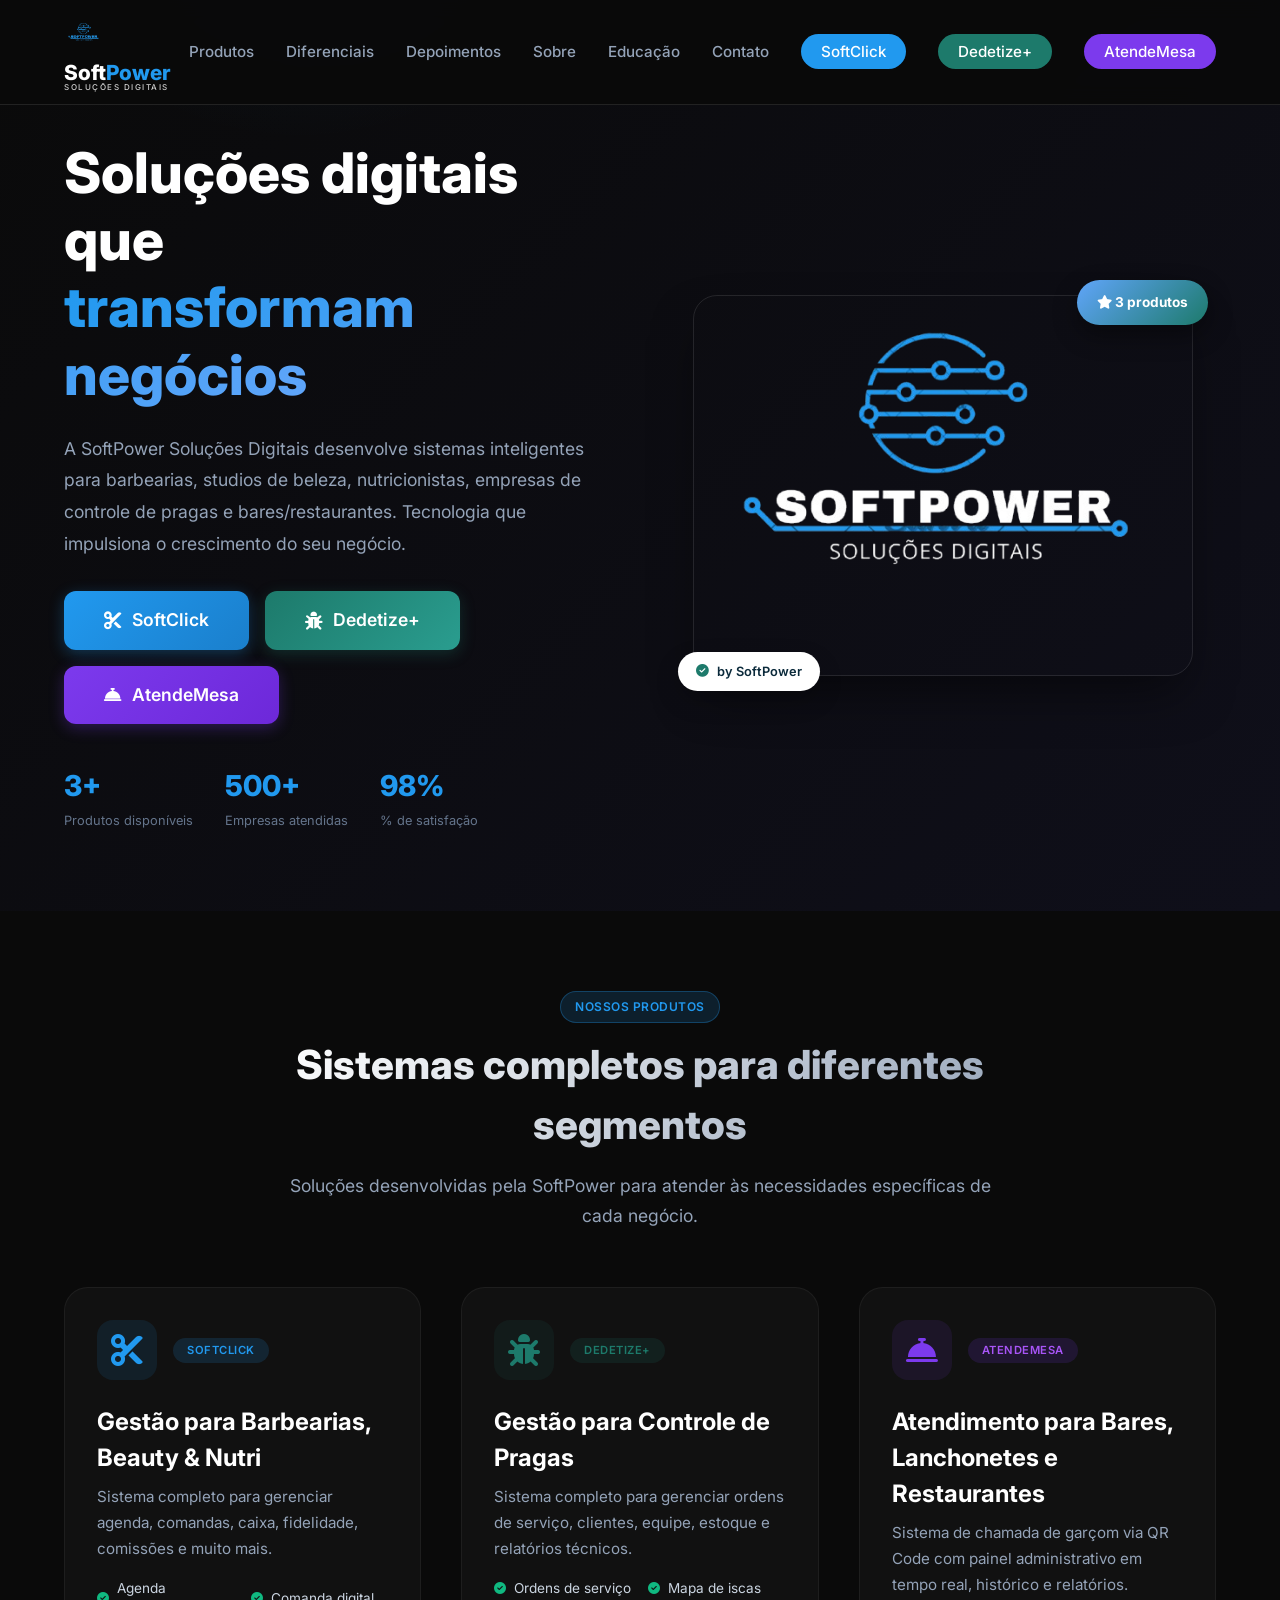
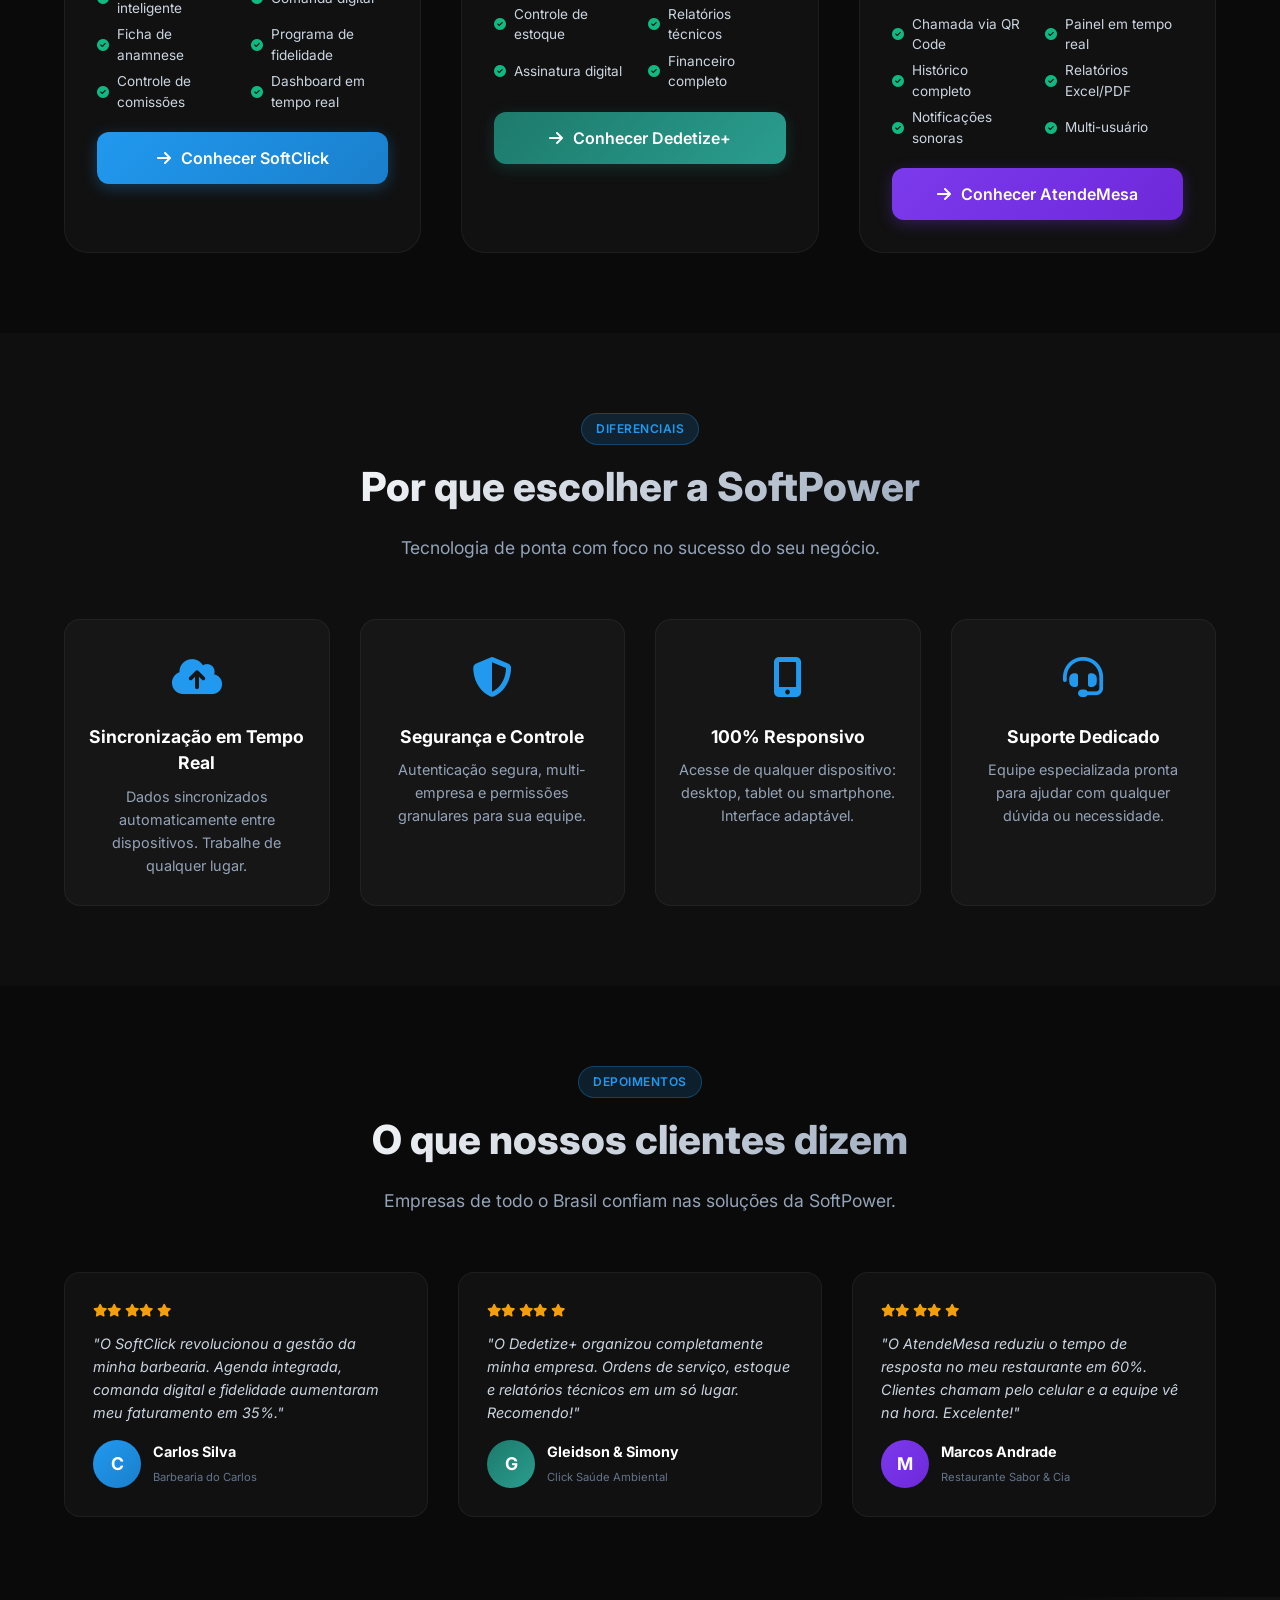
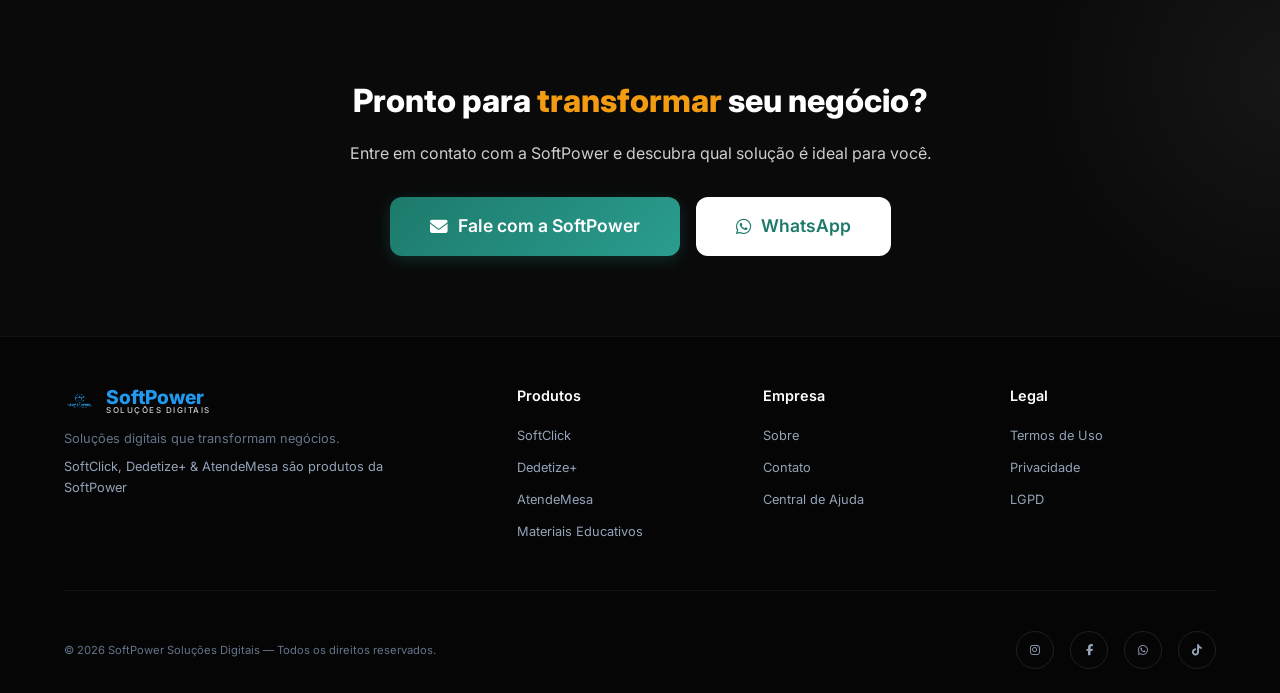
==== commit cd245b0c: "Atualização no site da softpower soluções digitais, inserindo um novo produto para venda no comércio" ====
--- a/index.html
+++ b/index.html
@@ -4,9 +4,9 @@
 <head>
     <meta charset="UTF-8" />
     <meta name="viewport" content="width=device-width, initial-scale=1.0" />
-    <title>SoftPower | SoftClick &amp; Dedetize+</title>
+    <title>SoftPower | SoftClick, Dedetize+ e AtendeMesa</title>
     <meta name="description"
-        content="SoftPower Soluções Digitais - SoftClick para barbearias/beauty/nutri e Dedetize+ para controle de pragas." />
+        content="SoftPower Soluções Digitais - SoftClick para barbearias/beauty/nutri, Dedetize+ para controle de pragas e AtendeMesa para bares, lanchonetes e restaurantes." />
 
     <link rel="stylesheet" href="https://cdnjs.cloudflare.com/ajax/libs/font-awesome/6.5.0/css/all.min.css" />
     <link href="https://fonts.googleapis.com/css2?family=Inter:wght@300;400;500;600;700;800;900&display=swap"
@@ -17,35 +17,36 @@
 
 <body>
 
-   <!-- ===== HEADER ===== -->
-<header class="header" id="header">
-    <div class="container">
-        <a href="index.html" class="logo">
-            <span class="logo-icon">
-                <img src="asstes/LOGO-SOFT.png" alt="SoftPower Logo" />
-            </span>
-            <div class="logo-text-group">
-                <span class="logo-name">Soft<span>Power</span></span>
-                <span class="logo-subtitle">Soluções Digitais</span>
-            </div>
-        </a>
-
-        <ul class="nav-links" id="navLinks">
-            <li><a href="index.html#produtos">Produtos</a></li>
-            <li><a href="index.html#diferenciais">Diferenciais</a></li>
-            <li><a href="index.html#depoimentos">Depoimentos</a></li>
-            <li><a href="sobre.html">Sobre</a></li>
-            <li><a href="educacao.html">Educação</a></li>
-            <li><a href="contato.html">Contato</a></li>
-            <li><a href="softclick.html" class="nav-cta softclick">SoftClick</a></li>
-            <li><a href="dedetize.html" class="nav-cta dedetize">Dedetize+</a></li>
-        </ul>
-
-        <button class="mobile-toggle" id="mobileToggle" aria-label="Menu">
-            <span></span><span></span><span></span>
-        </button>
-    </div>
-</header>
+    <!-- ===== HEADER ===== -->
+    <header class="header" id="header">
+        <div class="container">
+            <a href="index.html" class="logo">
+                <span class="logo-icon">
+                    <img src="asstes/LOGO-SOFT.png" alt="SoftPower Logo" />
+                </span>
+                <div class="logo-text-group">
+                    <span class="logo-name">Soft<span>Power</span></span>
+                    <span class="logo-subtitle">Soluções Digitais</span>
+                </div>
+            </a>
+
+            <ul class="nav-links" id="navLinks">
+                <li><a href="index.html#produtos">Produtos</a></li>
+                <li><a href="index.html#diferenciais">Diferenciais</a></li>
+                <li><a href="index.html#depoimentos">Depoimentos</a></li>
+                <li><a href="sobre.html">Sobre</a></li>
+                <li><a href="educacao.html">Educação</a></li>
+                <li><a href="contato.html">Contato</a></li>
+                <li><a href="softclick.html" class="nav-cta softclick">SoftClick</a></li>
+                <li><a href="dedetize.html" class="nav-cta dedetize">Dedetize+</a></li>
+                <li><a href="atendemesa.html" class="nav-cta atendemesa">AtendeMesa</a></li>
+            </ul>
+
+            <button class="mobile-toggle" id="mobileToggle" aria-label="Menu">
+                <span></span><span></span><span></span>
+            </button>
+        </div>
+    </header>
 
     <!-- ===== HERO ===== -->
     <section class="hero" id="hero">
@@ -57,8 +58,8 @@
                 </h1>
                 <p>
                     A SoftPower Soluções Digitais desenvolve sistemas inteligentes para
-                    barbearias, studios de beleza, nutricionistas e empresas de controle de pragas.
-                    Tecnologia que impulsiona o crescimento do seu negócio.
+                    barbearias, studios de beleza, nutricionistas, empresas de controle de pragas
+                    e bares/restaurantes. Tecnologia que impulsiona o crescimento do seu negócio.
                 </p>
                 <div class="hero-buttons">
                     <a href="softclick.html" class="btn btn-primary btn-lg">
@@ -67,10 +68,13 @@
                     <a href="dedetize.html" class="btn btn-accent btn-lg">
                         <i class="fas fa-bug"></i> Dedetize+
                     </a>
+                    <a href="atendemesa.html" class="btn btn-atendemesa btn-lg">
+                        <i class="fas fa-bell-concierge"></i> AtendeMesa
+                    </a>
                 </div>
                 <div class="hero-stats">
                     <div class="stat-item">
-                        <span class="stat-number" data-count="2">0</span>
+                        <span class="stat-number" data-count="3">0</span>
                         <span class="stat-label">Produtos disponíveis</span>
                     </div>
                     <div class="stat-item">
@@ -89,7 +93,7 @@
                     <img src="asstes/Logo-SOFTPOWER1.png" alt="SoftPower Soluções Digitais" class="main-image"
                         onerror="this.src='https://placehold.co/500x400/0b2a3b/2199EF?text=SoftPower'">
                     <div class="badge-top index">
-                        <i class="fas fa-star"></i> 2 produtos
+                        <i class="fas fa-star"></i> 3 produtos
                     </div>
                     <div class="badge-bottom">
                         <i class="fas fa-check-circle"></i> by SoftPower
@@ -160,6 +164,32 @@
                         </a>
                     </div>
                 </div>
+
+                <!-- AtendeMesa -->
+                <div class="produto-card atendemesa-card fade-up delay-3">
+                    <div class="card-header">
+                        <div class="icon-wrapper atendemesa">
+                            <i class="fas fa-bell-concierge"></i>
+                        </div>
+                        <span class="badge-produto atendemesa">AtendeMesa</span>
+                    </div>
+                    <div class="card-body">
+                        <h3>Atendimento para Bares, Lanchonetes e Restaurantes</h3>
+                        <p>Sistema de chamada de garçom via QR Code com painel administrativo em tempo real, histórico e
+                            relatórios.</p>
+                        <ul class="features-list">
+                            <li><i class="fas fa-check-circle"></i> Chamada via QR Code</li>
+                            <li><i class="fas fa-check-circle"></i> Painel em tempo real</li>
+                            <li><i class="fas fa-check-circle"></i> Histórico completo</li>
+                            <li><i class="fas fa-check-circle"></i> Relatórios Excel/PDF</li>
+                            <li><i class="fas fa-check-circle"></i> Notificações sonoras</li>
+                            <li><i class="fas fa-check-circle"></i> Multi-usuário</li>
+                        </ul>
+                        <a href="atendemesa.html" class="btn btn-atendemesa">
+                            <i class="fas fa-arrow-right"></i> Conhecer AtendeMesa
+                        </a>
+                    </div>
+                </div>
             </div>
         </div>
     </section>
@@ -248,13 +278,13 @@
                         <i class="fas fa-star"></i><i class="fas fa-star"></i>
                         <i class="fas fa-star"></i>
                     </div>
-                    <blockquote>"A ficha de anamnese e o sistema de pacotes do SoftClick trouxeram profissionalismo e
-                        organização para meu studio de estética."</blockquote>
+                    <blockquote>"O AtendeMesa reduziu o tempo de resposta no meu restaurante em 60%. Clientes chamam pelo
+                        celular e a equipe vê na hora. Excelente!"</blockquote>
                     <div class="author">
-                        <div class="avatar softclick-avatar">A</div>
+                        <div class="avatar atendemesa-avatar">M</div>
                         <div class="info">
-                            <strong>Ana Paula</strong>
-                            <span>Studio Ana Paula</span>
+                            <strong>Marcos Andrade</strong>
+                            <span>Restaurante Sabor &amp; Cia</span>
                         </div>
                     </div>
                 </div>
@@ -279,61 +309,61 @@
     </section>
 
     <!-- ===== FOOTER ===== -->
-<footer class="footer">
-    <div class="container">
-        <div class="footer-grid">
-            <div class="footer-brand">
-                <a href="index.html" class="logo">
-                    <span class="logo-icon" style="width:32px;height:32px;">
-                        <!-- ===== LOGO BRANCA ===== -->
-                        <img src="asstes/LOGO-SOFT.png" alt="SoftPower Logo" />
-                    </span>
-                    <div class="logo-text-group">
-                        <span class="logo-name" style="font-size:1.2rem;">Soft<span>Power</span></span>
-                        <span class="logo-subtitle" style="font-size:0.5rem;">Soluções Digitais</span>
-                    </div>
-                </a>
-                <p>Soluções digitais que transformam negócios.</p>
-                <p style="margin-top: 8px; font-size: 0.8rem; color: var(--gray-400);">
-                    SoftClick &amp; Dedetize+ são produtos da SoftPower
-                </p>
-            </div>
-            <div>
-                <h4>Produtos</h4>
-                <ul>
-                    <li><a href="softclick.html">SoftClick</a></li>
-                    <li><a href="dedetize.html">Dedetize+</a></li>
-                    <li><a href="educacao.html">Materiais Educativos</a></li>
-                </ul>
-            </div>
-            <div>
-                <h4>Empresa</h4>
-                <ul>
-                    <li><a href="sobre.html">Sobre</a></li>
-                    <li><a href="contato.html">Contato</a></li>
-                    <li><a href="ajuda.html">Central de Ajuda</a></li>
-                </ul>
-            </div>
-            <div>
-                <h4>Legal</h4>
-                <ul>
-                    <li><a href="termos.html">Termos de Uso</a></li>
-                    <li><a href="privacidade.htm">Privacidade</a></li>
-                    <li><a href="lgpd.html">LGPD</a></li>
-                </ul>
-            </div>
-        </div>
-        <div class="footer-bottom">
-            <span>&copy; 2026 SoftPower Soluções Digitais — Todos os direitos reservados.</span>
-            <div class="footer-socials">
-                <a href="https://www.instagram.com/softpower.solucoes" aria-label="Instagram"><i class="fab fa-instagram"></i></a>
-                <a href="https://www.facebook.com/profile.php?id=61593099233240&sk=directory_links" aria-label="Facebook"><i class="fab fa-facebook-f"></i></a>
-                <a href="https://wa.me/5583981011900?text=Olá%20SoftPower!%20Gostaria%20de%20mais%20informações%20sobre%20os%20produtos." aria-label="WhatsApp"><i class="fab fa-whatsapp"></i></a>
-                <a href="https://www.tiktok.com/@softpower.digitais" aria-label="TikTok"><i class="fab fa-tiktok"></i></a>
-            </div>
-        </div>
-    </div>
-</footer>
+    <footer class="footer">
+        <div class="container">
+            <div class="footer-grid">
+                <div class="footer-brand">
+                    <a href="index.html" class="logo">
+                        <span class="logo-icon" style="width:32px;height:32px;">
+                            <img src="asstes/LOGO-SOFT.png" alt="SoftPower Logo" />
+                        </span>
+                        <div class="logo-text-group">
+                            <span class="logo-name" style="font-size:1.2rem;">Soft<span>Power</span></span>
+                            <span class="logo-subtitle" style="font-size:0.5rem;">Soluções Digitais</span>
+                        </div>
+                    </a>
+                    <p>Soluções digitais que transformam negócios.</p>
+                    <p style="margin-top: 8px; font-size: 0.8rem; color: var(--gray-400);">
+                        SoftClick, Dedetize+ &amp; AtendeMesa são produtos da SoftPower
+                    </p>
+                </div>
+                <div>
+                    <h4>Produtos</h4>
+                    <ul>
+                        <li><a href="softclick.html">SoftClick</a></li>
+                        <li><a href="dedetize.html">Dedetize+</a></li>
+                        <li><a href="atendemesa.html">AtendeMesa</a></li>
+                        <li><a href="educacao.html">Materiais Educativos</a></li>
+                    </ul>
+                </div>
+                <div>
+                    <h4>Empresa</h4>
+                    <ul>
+                        <li><a href="sobre.html">Sobre</a></li>
+                        <li><a href="contato.html">Contato</a></li>
+                        <li><a href="ajuda.html">Central de Ajuda</a></li>
+                    </ul>
+                </div>
+                <div>
+                    <h4>Legal</h4>
+                    <ul>
+                        <li><a href="termos.html">Termos de Uso</a></li>
+                        <li><a href="privacidade.htm">Privacidade</a></li>
+                        <li><a href="lgpd.html">LGPD</a></li>
+                    </ul>
+                </div>
+            </div>
+            <div class="footer-bottom">
+                <span>&copy; 2026 SoftPower Soluções Digitais — Todos os direitos reservados.</span>
+                <div class="footer-socials">
+                    <a href="https://www.instagram.com/softpower.solucoes" aria-label="Instagram"><i class="fab fa-instagram"></i></a>
+                    <a href="https://www.facebook.com/profile.php?id=61593099233240&sk=directory_links" aria-label="Facebook"><i class="fab fa-facebook-f"></i></a>
+                    <a href="https://wa.me/5583981011900?text=Olá%20SoftPower!%20Gostaria%20de%20mais%20informações%20sobre%20os%20produtos." aria-label="WhatsApp"><i class="fab fa-whatsapp"></i></a>
+                    <a href="https://www.tiktok.com/@softpower.digitais" aria-label="TikTok"><i class="fab fa-tiktok"></i></a>
+                </div>
+            </div>
+        </div>
+    </footer>
 
     <script src="script.js"></script>
 </body>
--- a/style.css
+++ b/style.css
@@ -1966,4 +1966,149 @@
         font-size: 0.9rem;
         padding: 12px;
     }
+}
+
+/* ============================================
+   ATENDEMESA — CORES COMPLEMENTARES
+   (Adição mínima para a landing page)
+   ============================================ */
+
+:root {
+    --atendemesa-primary: #7c3aed;
+    --atendemesa-primary-dark: #6d28d9;
+    --atendemesa-primary-light: #a855f7;
+}
+
+/* Botões AtendeMesa */
+.btn-atendemesa {
+    background: linear-gradient(135deg, #7c3aed, #6d28d9);
+    color: white;
+    box-shadow: 0 4px 15px rgba(124, 58, 237, 0.3);
+}
+.btn-atendemesa:hover {
+    transform: translateY(-2px);
+    box-shadow: 0 8px 25px rgba(124, 58, 237, 0.4);
+}
+
+/* Nav CTA AtendeMesa */
+.nav-cta.atendemesa {
+    background: #7c3aed;
+}
+.nav-cta.atendemesa:hover {
+    background: #a855f7;
+    transform: translateY(-2px);
+}
+
+/* Badges AtendeMesa */
+.badge-produto-hero.atendemesa {
+    background: rgba(124, 58, 237, 0.15);
+    color: #a855f7;
+    border: 1px solid rgba(124, 58, 237, 0.3);
+}
+
+.badge-produto.atendemesa {
+    background: rgba(124, 58, 237, 0.15);
+    color: #a855f7;
+}
+
+/* Icon wrapper AtendeMesa */
+.produto-card .card-header .icon-wrapper.atendemesa {
+    background: rgba(124, 58, 237, 0.1);
+    color: #7c3aed;
+}
+
+/* Card AtendeMesa */
+.atendemesa-card:hover {
+    border-color: rgba(124, 58, 237, 0.3);
+}
+
+/* Features AtendeMesa */
+.atendemesa-features .feature-card .icon {
+    background: rgba(124, 58, 237, 0.1);
+    color: #7c3aed;
+}
+.atendemesa-features .feature-card::before {
+    background: linear-gradient(90deg, #7c3aed, #a855f7);
+}
+
+/* Módulos AtendeMesa */
+.atendemesa-modulos .modulo-card i {
+    color: #7c3aed;
+}
+.atendemesa-modulos .modulo-card:hover {
+    border-color: rgba(124, 58, 237, 0.3);
+}
+
+/* Benefícios AtendeMesa */
+.atendemesa-beneficios .beneficio-card:hover {
+    border-color: rgba(124, 58, 237, 0.3);
+}
+.atendemesa-beneficios .beneficio-card .icon {
+    color: #7c3aed;
+}
+
+/* Avatar AtendeMesa */
+.depoimento-card .author .avatar.atendemesa-avatar {
+    background: linear-gradient(135deg, #7c3aed, #6d28d9);
+}
+
+/* FAQ AtendeMesa */
+.atendemesa-faq .faq-item .faq-question i {
+    color: #7c3aed;
+}
+
+/* CTA AtendeMesa */
+.cta-atendemesa {
+    background: linear-gradient(135deg, #7c3aed, #6d28d9);
+}
+.cta-atendemesa .btn-white {
+    color: #7c3aed;
+}
+
+/* Hero AtendeMesa */
+.hero-atendemesa {
+    background: linear-gradient(135deg, #0a0a0a 0%, #0f0f1a 100%);
+}
+.hero-atendemesa::before {
+    content: '';
+    position: absolute;
+    top: -50%;
+    right: -20%;
+    width: 600px;
+    height: 600px;
+    background: radial-gradient(circle, rgba(124, 58, 237, 0.1) 0%, transparent 70%);
+    border-radius: 50%;
+    pointer-events: none;
+}
+.hero-atendemesa .hero-content h1 .highlight {
+    background: linear-gradient(135deg, #a855f7, #7c3aed);
+    -webkit-background-clip: text;
+    -webkit-text-fill-color: transparent;
+    background-clip: text;
+}
+.hero-atendemesa .image-stack .badge-top {
+    background: linear-gradient(135deg, #a855f7, #7c3aed);
+}
+.hero-atendemesa .image-stack .badge-bottom i {
+    color: #7c3aed;
+}
+.hero-atendemesa .hero-stats .stat-number {
+    color: #a855f7;
+}
+
+/* Ajuste do grid para 3 produtos */
+.produtos-grid {
+    grid-template-columns: repeat(3, 1fr);
+}
+@media (max-width: 1024px) {
+    .produtos-grid {
+        grid-template-columns: repeat(2, 1fr);
+    }
+}
+@media (max-width: 820px) {
+    .produtos-grid {
+        grid-template-columns: 1fr;
+        max-width: 500px;
+        margin: 0 auto;
+    }
 }
